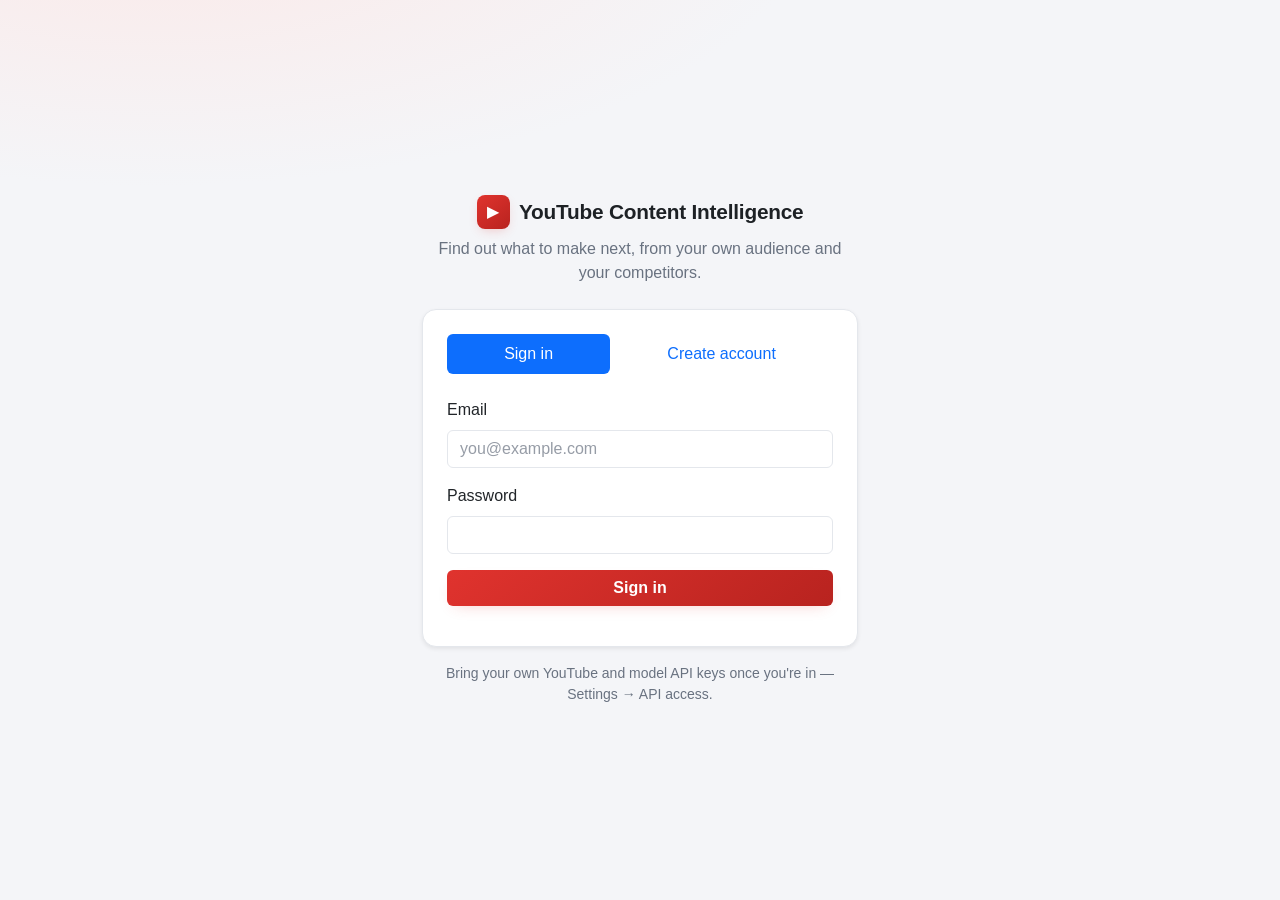
==== frontend/app.html @ e72620cb "first" ====
<!doctype html>
<html lang="en">
<head>
  <meta charset="utf-8">
  <meta name="viewport" content="width=device-width, initial-scale=1">
  <title>YouTube Content Intelligence</title>
  <link href="https://cdn.jsdelivr.net/npm/bootstrap@5.3.3/dist/css/bootstrap.min.css" rel="stylesheet">
  <link href="css/styles.css" rel="stylesheet">
  <script>
    // Applied before first paint so a dark-theme reload never flashes white.
    try {
      const saved = localStorage.getItem("yci.theme");
      document.documentElement.dataset.bsTheme = saved
        || (matchMedia("(prefers-color-scheme: dark)").matches ? "dark" : "light");
    } catch (e) { document.documentElement.dataset.bsTheme = "light"; }
  </script>
</head>
<body>
  <div id="toast-box" class="toast-box"></div>

  <!-- ---------------- top bar ---------------- -->
  <nav class="topbar">
    <div class="container-xl d-flex align-items-center gap-3">
      <span class="brand">
        <span class="brand-mark">▶</span>
        <span class="brand-title">Content Intelligence</span>
      </span>
      <div class="ms-auto d-flex align-items-center gap-2">
        <span class="text-muted small d-none d-md-inline" id="user-email"></span>
        <button class="btn btn-sm btn-ghost" id="btn-theme" type="button" title="Switch theme">
          <span id="theme-icon">◐</span>
        </button>
        <button class="btn btn-sm btn-ghost" id="btn-settings" type="button">Settings</button>
        <button class="btn btn-sm btn-ghost" id="btn-logout" type="button">Sign out</button>
      </div>
    </div>
  </nav>

  <main class="container-xl py-4">

    <!-- ---------------- loading ---------------- -->
    <div id="loading" class="empty-state">
      <div class="spinner-border text-secondary"></div>
      <p class="mt-3 mb-0">Loading…</p>
    </div>

    <!-- ---------------- first-run setup ---------------- -->
    <section id="setup" class="hidden">
      <div class="setup-shell">
        <div class="steps mb-4">
          <span class="step" id="step-dot-1"><b>1</b> Your channel</span>
          <span class="step-sep">→</span>
          <span class="step" id="step-dot-2"><b>2</b> Competitors</span>
        </div>

        <!-- step 1 -->
        <div class="card shadow-sm" id="step-1">
          <div class="card-body p-4">
            <h4 class="mb-1">What's your channel?</h4>
            <p class="text-muted">
              Paste your channel URL, <code>@handle</code> or channel ID. We'll read your recent
              videos and their top comments to learn what your audience is asking for.
            </p>
            <input id="setup-channel" class="form-control form-control-lg mb-3"
                   placeholder="https://youtube.com/@yourchannel">
            <div class="d-flex gap-2">
              <button class="btn btn-brand" id="setup-channel-save" type="button">Continue</button>
              <button class="btn btn-link text-muted" id="setup-channel-skip" type="button">Skip this step</button>
            </div>
            <div id="setup-channel-msg" class="mt-3"></div>
          </div>
        </div>

        <!-- step 2 -->
        <div class="card shadow-sm hidden" id="step-2">
          <div class="card-body p-4">
            <h4 class="mb-1">Who are your competitors?</h4>
            <p class="text-muted">
              Add channels making similar content. We'll read their videos and top comments too.
            </p>

            <div class="input-group mb-3">
              <input id="setup-competitor" class="form-control"
                     placeholder="https://youtube.com/@competitor">
              <button class="btn btn-outline-brand" id="setup-competitor-add" type="button">Add</button>
            </div>
            <div id="setup-competitor-list" class="mb-3"></div>

            <h6 class="section-head mt-4">How much to read per channel</h6>
            <div class="row g-2 align-items-end mb-3">
              <div class="col-sm-5">
                <label class="form-label small">Mode</label>
                <select id="setup-mode" class="form-select">
                  <option value="LAST_N_VIDEOS">Last N videos</option>
                  <option value="LAST_N_DAYS">Last N days</option>
                </select>
              </div>
              <div class="col-sm-3">
                <label class="form-label small" id="setup-value-label">Videos</label>
                <input id="setup-value" type="number" min="1" class="form-control" value="15">
              </div>
              <div class="col-sm-4">
                <div class="form-check mt-4">
                  <input class="form-check-input" type="checkbox" id="setup-websearch">
                  <label class="form-check-label small" for="setup-websearch">Add web search</label>
                </div>
              </div>
            </div>
            <p class="text-muted small">
              Web search adds current context but pulls some models away from what your own
              audience asked for — it is off unless you want it. These settings are saved and
              reused for every run, and your own YouTube and model API keys can go in later
              under <strong>Settings → API access</strong>.
            </p>

            <div class="d-flex gap-2">
              <button class="btn btn-brand" id="setup-finish" type="button">Finish setup</button>
              <button class="btn btn-link text-muted" id="setup-competitor-skip" type="button">Skip this step</button>
            </div>
            <div id="setup-competitor-msg" class="mt-3"></div>
          </div>
        </div>
      </div>
    </section>

    <!-- ---------------- home ---------------- -->
    <section id="home" class="hidden">
      <div class="row g-3 mb-4">
        <div class="col-lg-4">
          <div class="card h-100 shadow-sm">
            <div class="card-body">
              <div class="card-eyebrow">Your channel</div>
              <div id="home-channel"></div>
            </div>
          </div>
        </div>
        <div class="col-lg-8">
          <div class="card h-100 shadow-sm">
            <div class="card-body">
              <div class="card-eyebrow">Competitors</div>
              <div id="home-competitors"></div>
            </div>
          </div>
        </div>
      </div>

      <div class="generate-panel mb-4">
        <button class="btn btn-brand btn-lg px-5" id="btn-generate" type="button">Get ideas</button>
        <div class="form-text mt-2" id="generate-hint"></div>
      </div>

      <!-- progress -->
      <div id="progress-box" class="card shadow-sm mb-4 hidden">
        <div class="card-body">
          <div class="d-flex align-items-center gap-2 mb-2">
            <span class="spinner-border spinner-border-sm text-brand"></span>
            <strong id="progress-msg">Working…</strong>
          </div>
          <div class="progress" style="height:8px;">
            <div id="progress-bar" class="progress-bar progress-bar-striped progress-bar-animated"
                 style="width:0%"></div>
          </div>
        </div>
      </div>

      <!-- results -->
      <div id="result-box" class="hidden">
        <div class="d-flex align-items-center flex-wrap gap-2 mb-3">
          <h4 class="mb-0">Your video ideas</h4>
          <span class="badge badge-soft" id="result-meta"></span>
          <button class="btn btn-sm btn-ghost ms-auto" id="btn-view-prompt" type="button">
            View full prompt
          </button>
        </div>
        <div class="alert alert-warning py-2 small hidden" id="websearch-note">
          Web search returned nothing this time, so these ideas come from your channel and
          competitor data only. The bundled SearXNG instance is the reliable provider —
          check it under <strong>Settings → API access</strong>.
        </div>
        <div class="card shadow-sm">
          <div class="card-body ideas-body" id="result-body"></div>
        </div>
      </div>

      <div id="no-results" class="empty-state hidden">
        <p class="mb-0">No ideas yet. Hit <strong>Get ideas</strong> to generate your first set.</p>
      </div>
    </section>
  </main>

  <!-- ---------------- full prompt (side panel) ---------------- -->
  <div class="offcanvas offcanvas-end offcanvas-wide" tabindex="-1" id="prompt-panel">
    <div class="offcanvas-header">
      <h5 class="offcanvas-title">Full prompt sent to the model</h5>
      <button type="button" class="btn-close" data-bs-dismiss="offcanvas"></button>
    </div>
    <div class="offcanvas-body">
      <p class="text-muted small">
        Everything the model was given — your audience's requests, competitor activity and any
        web results. The analysis behind it is not shown anywhere else.
      </p>
      <button class="btn btn-sm btn-ghost mb-3" id="btn-copy-prompt" type="button">Copy</button>
      <pre class="prompt-pre" id="prompt-text"></pre>
    </div>
  </div>

  <!-- ---------------- settings ---------------- -->
  <div class="modal fade" id="settings-modal" tabindex="-1">
    <div class="modal-dialog modal-lg modal-dialog-scrollable">
      <div class="modal-content">
        <div class="modal-header">
          <h5 class="modal-title">Settings</h5>
          <button type="button" class="btn-close" data-bs-dismiss="modal"></button>
        </div>
        <div class="modal-body">

          <ul class="nav nav-pills settings-nav mb-4" role="tablist">
            <li class="nav-item">
              <button class="nav-link active" data-bs-toggle="pill" data-bs-target="#pane-channels"
                      type="button">Channels</button>
            </li>
            <li class="nav-item">
              <button class="nav-link" data-bs-toggle="pill" data-bs-target="#pane-reading"
                      type="button">Reading</button>
            </li>
            <li class="nav-item">
              <button class="nav-link" data-bs-toggle="pill" data-bs-target="#pane-api"
                      type="button">API access</button>
            </li>
            <li class="nav-item">
              <button class="nav-link" data-bs-toggle="pill" data-bs-target="#pane-notify"
                      type="button">Notifications</button>
            </li>
          </ul>

          <div class="tab-content">

            <!-- ---- channels ---- -->
            <div class="tab-pane fade show active" id="pane-channels">
              <h6 class="section-head">Your channel</h6>
              <div class="input-group mb-2">
                <input id="set-channel" class="form-control" placeholder="https://youtube.com/@yourchannel">
                <button class="btn btn-outline-brand" id="set-channel-save" type="button">Save</button>
                <button class="btn btn-ghost" id="set-channel-remove" type="button">Remove</button>
              </div>
              <div id="set-channel-msg" class="mb-4 small"></div>

              <h6 class="section-head">Competitor channels</h6>
              <div class="input-group mb-2">
                <input id="set-competitor" class="form-control" placeholder="https://youtube.com/@competitor">
                <button class="btn btn-outline-brand" id="set-competitor-add" type="button">Add</button>
              </div>
              <div id="set-competitor-list"></div>
            </div>

            <!-- ---- reading ---- -->
            <div class="tab-pane fade" id="pane-reading">
              <h6 class="section-head">How much to read</h6>
              <div class="row g-2 mb-2">
                <div class="col-sm-4">
                  <label class="form-label small">Mode</label>
                  <select id="set-mode" class="form-select">
                    <option value="LAST_N_VIDEOS">Last N videos</option>
                    <option value="LAST_N_DAYS">Last N days</option>
                  </select>
                </div>
                <div class="col-sm-2">
                  <label class="form-label small" id="set-value-label">Videos</label>
                  <input id="set-value" type="number" min="1" class="form-control">
                </div>
                <div class="col-sm-3">
                  <label class="form-label small">Your comments</label>
                  <input id="set-own-comments" type="number" min="50" max="5000" class="form-control">
                </div>
                <div class="col-sm-3">
                  <label class="form-label small">Per competitor</label>
                  <input id="set-comp-comments" type="number" min="20" max="2000" class="form-control">
                </div>
              </div>
              <p class="form-text">
                Bigger numbers mean better evidence and more YouTube quota per run.
              </p>
              <div class="form-check mt-3">
                <input class="form-check-input" type="checkbox" id="set-websearch">
                <label class="form-check-label" for="set-websearch">
                  Let the model use web search results for current context
                </label>
                <div class="form-text">
                  Off by default. It grounds ideas in what is happening now, but a smaller
                  model often follows the search results instead of your audience's comments.
                  Turn it on if the ideas feel stale; turn it off if they feel off-topic.
                </div>
              </div>
            </div>

            <!-- ---- API access ---- -->
            <div class="tab-pane fade" id="pane-api">
              <p class="text-muted small">
                Anything you leave empty falls back to the server's own configuration. What you
                fill in is used for <em>your</em> runs only — your YouTube quota, your model,
                your bill.
              </p>

              <h6 class="section-head">YouTube Data API</h6>
              <div class="row g-2">
                <div class="col-sm-7">
                  <input id="set-yt-key" type="password" class="form-control" autocomplete="off"
                         placeholder="AIza…">
                </div>
                <div class="col-sm-5 d-flex gap-2">
                  <button class="btn btn-outline-brand flex-grow-1" id="set-yt-test" type="button">Test</button>
                  <button class="btn btn-ghost" id="set-yt-clear" type="button"
                          title="Forget my key and use the server's">Clear</button>
                </div>
              </div>
              <div class="key-status" id="set-yt-status"></div>
              <div class="form-text">
                Create one in Google Cloud with “YouTube Data API v3” enabled. A fresh key gets
                10,000 quota units a day — roughly a few full runs.
              </div>
              <div id="set-yt-msg" class="mt-2"></div>

              <h6 class="section-head mt-4">Language model</h6>
              <div class="row g-2 mb-2">
                <div class="col-sm-7">
                  <label class="form-label small" for="set-llm-base">Base URL</label>
                  <input id="set-llm-base" class="form-control" autocomplete="off"
                         placeholder="https://api.openai.com/v1">
                </div>
                <div class="col-sm-5">
                  <label class="form-label small" for="set-llm-model">Model</label>
                  <input id="set-llm-model" class="form-control" autocomplete="off"
                         placeholder="gpt-4o-mini">
                </div>
              </div>
              <div class="row g-2">
                <div class="col-sm-7">
                  <input id="set-llm-key" type="password" class="form-control" autocomplete="off"
                         placeholder="sk-…">
                </div>
                <div class="col-sm-5 d-flex gap-2">
                  <button class="btn btn-outline-brand flex-grow-1" id="set-llm-test" type="button">Test</button>
                  <button class="btn btn-ghost" id="set-llm-clear" type="button"
                          title="Forget my key and use the server's">Clear</button>
                </div>
              </div>
              <div class="key-status" id="set-llm-status"></div>
              <div class="form-text">
                Any OpenAI-compatible <code>/chat/completions</code> endpoint: OpenAI, OpenRouter,
                Together, or a local Ollama at <code>http://host.docker.internal:11434/v1</code>
                (any non-empty key). Prefer a non-reasoning model.
              </div>
              <div id="set-llm-msg" class="mt-2"></div>

              <h6 class="section-head mt-4">Web search</h6>
              <div class="row g-2">
                <div class="col-sm-5">
                  <label class="form-label small" for="set-search-provider">Provider</label>
                  <select id="set-search-provider" class="form-select">
                    <option value="">Server default</option>
                    <option value="searxng">SearXNG</option>
                    <option value="duckduckgo">DuckDuckGo</option>
                    <option value="none">Off</option>
                  </select>
                </div>
                <div class="col-sm-7">
                  <label class="form-label small" for="set-searxng-url">SearXNG URL</label>
                  <input id="set-searxng-url" class="form-control" autocomplete="off"
                         placeholder="http://searxng:8080">
                </div>
              </div>
              <div class="d-flex align-items-center gap-2 mt-2">
                <button class="btn btn-outline-brand btn-sm" id="set-search-test" type="button">
                  Test search
                </button>
                <span class="key-status flex-grow-1" id="set-search-status"></span>
              </div>
              <div class="form-text">
                SearXNG is a private metasearch instance — <code>docker compose up</code> starts
                one and the server points at it. DuckDuckGo needs nothing at all but throttles
                repeat callers.
              </div>
              <div id="set-search-msg" class="mt-2"></div>

              <div class="storage-note mt-4" id="set-secret-note"></div>
            </div>

            <!-- ---- notifications ---- -->
            <div class="tab-pane fade" id="pane-notify">
              <h6 class="section-head">Email notifications</h6>
              <div class="form-check mb-3">
                <input class="form-check-input" type="checkbox" id="set-notify">
                <label class="form-check-label" for="set-notify">Email me fresh ideas automatically</label>
              </div>
              <div class="row g-2 mb-2">
                <div class="col-sm-4">
                  <label class="form-label small">Frequency</label>
                  <select id="set-notify-freq" class="form-select">
                    <option value="DAILY">Every day</option>
                    <option value="WEEKLY">Every week</option>
                  </select>
                </div>
                <div class="col-sm-8">
                  <label class="form-label small">Send to</label>
                  <input id="set-notify-email" type="email" class="form-control" placeholder="you@example.com">
                </div>
              </div>
              <div id="mail-warning" class="alert alert-warning py-2 small hidden">
                SMTP isn't configured on the server yet, so nothing will actually be sent. Your
                preference is saved and will start working once mail credentials are set.
              </div>
            </div>
          </div>

          <div id="settings-msg" class="mt-3"></div>
        </div>
        <div class="modal-footer">
          <button class="btn btn-ghost" data-bs-dismiss="modal" type="button">Close</button>
          <button class="btn btn-brand" id="settings-save" type="button">Save settings</button>
        </div>
      </div>
    </div>
  </div>

  <script src="https://cdn.jsdelivr.net/npm/bootstrap@5.3.3/dist/js/bootstrap.bundle.min.js"></script>
  <script src="js/config.js"></script>
  <script src="js/api.js"></script>
  <script src="js/app.js"></script>
</body>
</html>
---- frontend/css/styles.css ----
/* ===========================================================================
   YouTube Content Intelligence — theme layer on top of Bootstrap 5.3.

   Colours are declared once as custom properties and redefined for
   [data-bs-theme="dark"], which the pages set before first paint from
   localStorage (falling back to the OS preference). Everything below reads the
   properties, so a component never needs a second dark-mode rule.
   =========================================================================== */

:root {
  --brand: #e0332e;
  --brand-strong: #b8231f;
  --brand-ink: #93211d;
  --brand-soft: #fdeeed;
  --brand-ring: rgba(224, 51, 46, .28);

  --page: #f4f5f8;
  --page-accent: radial-gradient(1100px 460px at 12% -10%, #fbe9e8 0%, rgba(251, 233, 232, 0) 60%);
  --surface: #ffffff;
  --surface-2: #f8f9fb;
  --ink: #1d2125;
  --muted: #697280;
  --line: #e4e7ec;
  --shadow: 0 1px 2px rgba(16, 24, 40, .05), 0 8px 24px -12px rgba(16, 24, 40, .18);
  --shadow-lift: 0 2px 6px rgba(16, 24, 40, .07), 0 18px 40px -18px rgba(16, 24, 40, .28);

  --ok: #1a7f5a;
  --ok-soft: #e6f5ee;
}

[data-bs-theme="dark"] {
  --brand: #ff5d57;
  --brand-strong: #ff7a75;
  --brand-ink: #ffb4b0;
  --brand-soft: #35201f;
  --brand-ring: rgba(255, 93, 87, .3);

  --page: #101317;
  --page-accent: radial-gradient(1100px 460px at 12% -10%, #2a1b1c 0%, rgba(42, 27, 28, 0) 60%);
  --surface: #171b21;
  --surface-2: #1d222a;
  --ink: #e6e9ee;
  --muted: #98a2b3;
  --line: #262c35;
  --shadow: 0 1px 2px rgba(0, 0, 0, .4), 0 8px 24px -12px rgba(0, 0, 0, .6);
  --shadow-lift: 0 2px 6px rgba(0, 0, 0, .45), 0 18px 40px -18px rgba(0, 0, 0, .75);

  --ok: #5fd0a4;
  --ok-soft: #14312a;
}

body {
  background: var(--page-accent), var(--page);
  background-repeat: no-repeat;
  background-attachment: fixed;
  color: var(--ink);
  font-family: -apple-system, BlinkMacSystemFont, "Segoe UI", Roboto, Helvetica, Arial, sans-serif;
  -webkit-font-smoothing: antialiased;
}

.hidden { display: none !important; }

.text-muted { color: var(--muted) !important; }
.text-brand { color: var(--brand) !important; }

/* ---- brand ---- */
.brand { display: inline-flex; align-items: center; gap: .55rem; }

.brand-mark {
  display: inline-grid;
  place-items: center;
  width: 1.7rem;
  height: 1.7rem;
  border-radius: 8px;
  background: linear-gradient(140deg, var(--brand) 0%, var(--brand-strong) 100%);
  color: #fff;
  font-size: .8rem;
  line-height: 1;
  box-shadow: 0 4px 12px -4px var(--brand-ring);
}

.brand-title { font-weight: 650; font-size: 1.05rem; letter-spacing: -.01em; color: var(--ink); }
.brand-lg .brand-mark { width: 2.1rem; height: 2.1rem; font-size: 1rem; }
.brand-lg .brand-title { font-size: 1.3rem; }

/* Sign-in page is vertically centred; the app page is not. */
.auth-page {
  display: flex;
  align-items: center;
  min-height: 100vh;
  padding: 3vh 0;
}

/* ---- top bar ---- */
.topbar {
  background: color-mix(in srgb, var(--surface) 88%, transparent);
  backdrop-filter: saturate(180%) blur(8px);
  border-bottom: 1px solid var(--line);
  padding: .65rem 0;
  position: sticky;
  top: 0;
  z-index: 1020;
}

/* ---- buttons ---- */
.btn-brand {
  background: linear-gradient(140deg, var(--brand) 0%, var(--brand-strong) 100%);
  border: none;
  color: #fff;
  font-weight: 550;
  box-shadow: 0 6px 16px -8px var(--brand-ring);
  transition: transform .12s ease, box-shadow .12s ease, filter .12s ease;
}
.btn-brand:hover, .btn-brand:focus { color: #fff; filter: brightness(1.06); transform: translateY(-1px); }
.btn-brand:active { transform: translateY(0); }
.btn-brand:disabled { filter: grayscale(.5); opacity: .6; box-shadow: none; }

.btn-outline-brand {
  border: 1px solid var(--brand);
  color: var(--brand);
  background: transparent;
  font-weight: 500;
}
.btn-outline-brand:hover { background: var(--brand); color: #fff; }

.btn-ghost {
  border: 1px solid var(--line);
  color: var(--ink);
  background: var(--surface);
}
.btn-ghost:hover { background: var(--surface-2); color: var(--ink); border-color: var(--muted); }

.btn:focus-visible, .form-control:focus, .form-select:focus {
  box-shadow: 0 0 0 .2rem var(--brand-ring) !important;
  border-color: var(--brand) !important;
}

/* ---- surfaces ---- */
.card {
  border: 1px solid var(--line);
  border-radius: 14px;
  background: var(--surface);
  box-shadow: var(--shadow);
  transition: box-shadow .18s ease, transform .18s ease;
}
.card:hover { box-shadow: var(--shadow-lift); }

.form-control, .form-select {
  background: var(--surface);
  border-color: var(--line);
  color: var(--ink);
}
.form-control::placeholder { color: color-mix(in srgb, var(--muted) 70%, transparent); }

.card-eyebrow {
  color: var(--muted);
  font-size: .72rem;
  text-transform: uppercase;
  letter-spacing: .06em;
  font-weight: 600;
  margin-bottom: .6rem;
}

.section-head {
  font-size: .82rem;
  text-transform: uppercase;
  letter-spacing: .05em;
  color: var(--muted);
  font-weight: 600;
  margin-bottom: .6rem;
}

.channel-name { font-weight: 600; }

.competitor-card {
  border: 1px solid var(--line);
  border-radius: 12px;
  padding: .65rem .85rem;
  background: var(--surface-2);
  min-width: 190px;
  transition: border-color .15s ease, transform .15s ease;
}
.competitor-card:hover { border-color: var(--brand); transform: translateY(-1px); }

.badge-soft {
  background: var(--brand-soft);
  color: var(--brand-ink);
  font-weight: 500;
  border-radius: 999px;
  padding: .38em .75em;
}

/* ---- generate ---- */
.generate-panel {
  text-align: center;
  padding: 1.6rem 1rem;
  border: 1px dashed var(--line);
  border-radius: 16px;
  background: color-mix(in srgb, var(--surface) 60%, transparent);
}

.progress { background: var(--surface-2); border-radius: 999px; }
.progress-bar {
  background: linear-gradient(90deg, var(--brand) 0%, var(--brand-strong) 100%);
  transition: width .4s ease;
}

/* ---- setup wizard ---- */
.setup-shell { max-width: 680px; margin: 2vh auto 0; }

.steps { display: flex; align-items: center; gap: .6rem; color: var(--muted); font-size: .9rem; }
.steps .step { display: inline-flex; align-items: center; gap: .45rem; }
.steps .step b {
  display: inline-grid;
  place-items: center;
  width: 1.35rem;
  height: 1.35rem;
  border-radius: 50%;
  border: 1px solid var(--line);
  font-size: .75rem;
  font-weight: 600;
}
.steps .step.active { color: var(--brand-ink); font-weight: 600; }
.steps .step.active b { background: var(--brand); border-color: var(--brand); color: #fff; }
.steps .step-sep { opacity: .5; }

.chip {
  display: inline-flex;
  align-items: center;
  gap: .5rem;
  background: var(--brand-soft);
  color: var(--brand-ink);
  border-radius: 999px;
  padding: .3rem .5rem .3rem .85rem;
  margin: 0 .35rem .35rem 0;
  font-size: .9rem;
}
.chip .btn-close { font-size: .6rem; }

/* ---- settings ---- */
.settings-nav { gap: .35rem; }
.settings-nav .nav-link {
  color: var(--muted);
  border-radius: 999px;
  padding: .35rem .9rem;
  font-size: .9rem;
  font-weight: 500;
}
.settings-nav .nav-link:hover { color: var(--ink); background: var(--surface-2); }
.settings-nav .nav-link.active { background: var(--brand); color: #fff; }

.modal-content { border: 1px solid var(--line); border-radius: 16px; background: var(--surface); }

.key-status { margin-top: .5rem; min-height: 1.6rem; }

.pill {
  display: inline-block;
  border-radius: 999px;
  padding: .22rem .7rem;
  font-size: .8rem;
  border: 1px solid var(--line);
}
.pill-ok { background: var(--ok-soft); color: var(--ok); border-color: transparent; font-weight: 500; }
.pill-muted { background: var(--surface-2); color: var(--muted); }

.storage-note {
  font-size: .82rem;
  color: var(--muted);
  background: var(--surface-2);
  border: 1px solid var(--line);
  border-radius: 10px;
  padding: .6rem .8rem;
}

/* ---- ideas output ---- */
.ideas-body h2 { font-size: 1.35rem; margin-top: 1.6rem; }
.ideas-body h3 {
  font-size: 1.12rem;
  margin-top: 1.6rem;
  font-weight: 650;
  padding-left: .7rem;
  border-left: 3px solid var(--brand);
}
.ideas-body h4 { font-size: 1.02rem; margin-top: 1.1rem; font-weight: 600; }
.ideas-body h2:first-child,
.ideas-body h3:first-child { margin-top: 0; }
.ideas-body ul, .ideas-body ol { margin-bottom: .9rem; }
.ideas-body li { margin-bottom: .3rem; }
.ideas-body p { margin-bottom: .7rem; }
.ideas-body strong { color: var(--ink); }
.ideas-body code {
  background: var(--surface-2);
  padding: .1rem .35rem;
  border-radius: 5px;
  color: var(--brand-ink);
}
.ideas-body hr { margin: 1.6rem 0; border-color: var(--line); }

/* ---- prompt panel ---- */
.offcanvas-wide { width: min(760px, 92vw) !important; }
.offcanvas { background: var(--surface); color: var(--ink); }

.prompt-pre {
  white-space: pre-wrap;
  word-break: break-word;
  background: var(--surface-2);
  border: 1px solid var(--line);
  border-radius: 10px;
  padding: 1rem;
  font-size: .82rem;
  line-height: 1.45;
  color: var(--ink);
}

/* ---- misc ---- */
.empty-state { text-align: center; color: var(--muted); padding: 3rem 1rem; }

.toast-box {
  position: fixed;
  top: 1rem;
  right: 1rem;
  z-index: 2000;
  max-width: 380px;
}
.toast-box .alert {
  margin-bottom: .5rem;
  box-shadow: var(--shadow-lift);
  animation: toast-in .18s ease-out;
}

@keyframes toast-in {
  from { opacity: 0; transform: translateY(-6px); }
  to   { opacity: 1; transform: none; }
}

@media (prefers-reduced-motion: reduce) {
  *, *::before, *::after { animation: none !important; transition: none !important; }
}
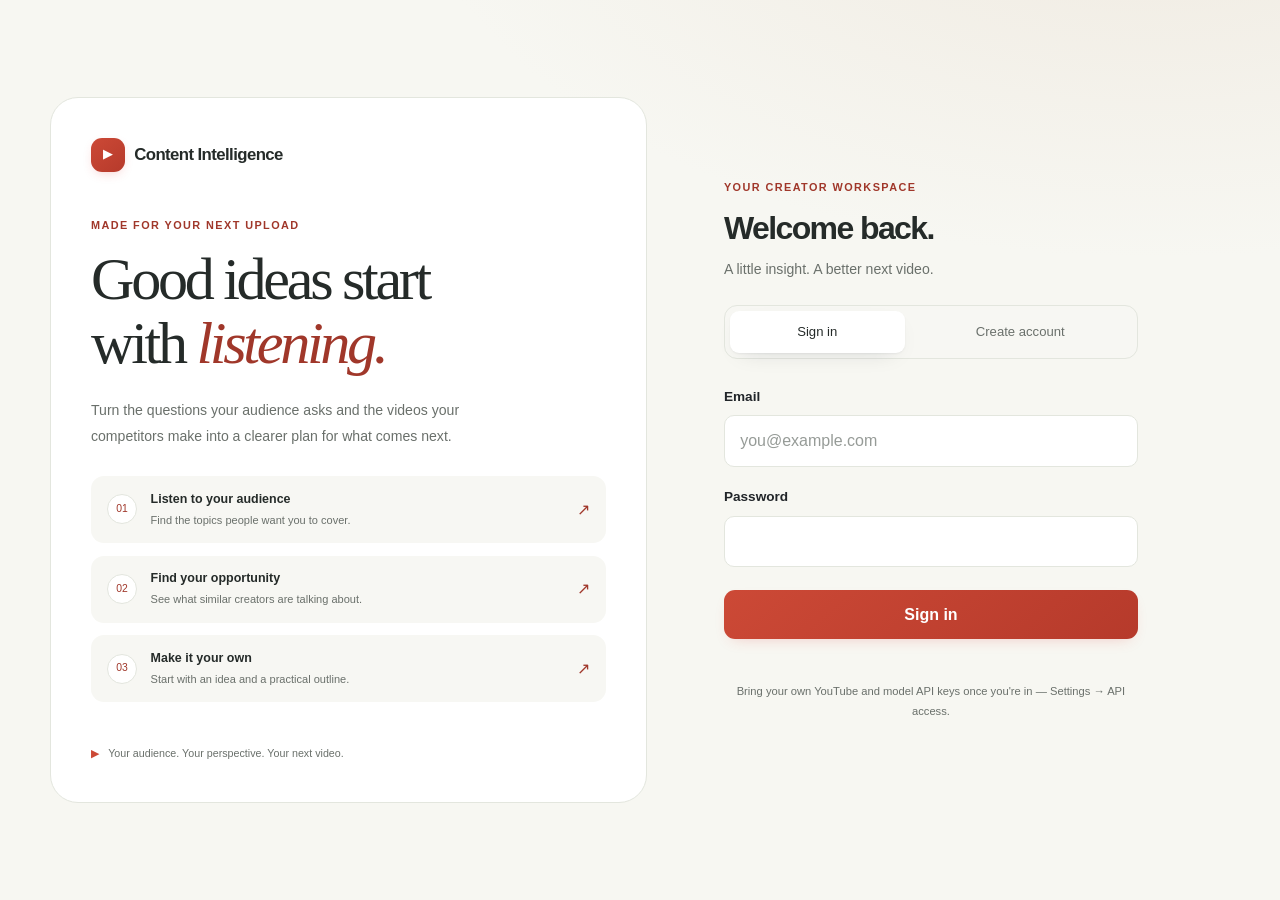
==== commit 9ebc6267: "Add verified channel discovery, transcript summaries, and workflow fixes" ====
--- a/frontend/app.html
+++ b/frontend/app.html
@@ -1,430 +1,441 @@
-<!doctype html>
-<html lang="en">
-<head>
-  <meta charset="utf-8">
-  <meta name="viewport" content="width=device-width, initial-scale=1">
-  <title>YouTube Content Intelligence</title>
-  <link href="https://cdn.jsdelivr.net/npm/bootstrap@5.3.3/dist/css/bootstrap.min.css" rel="stylesheet">
-  <link href="css/styles.css" rel="stylesheet">
-  <script>
-    // Applied before first paint so a dark-theme reload never flashes white.
-    try {
-      const saved = localStorage.getItem("yci.theme");
-      document.documentElement.dataset.bsTheme = saved
-        || (matchMedia("(prefers-color-scheme: dark)").matches ? "dark" : "light");
-    } catch (e) { document.documentElement.dataset.bsTheme = "light"; }
-  </script>
-</head>
-<body>
-  <div id="toast-box" class="toast-box"></div>
-
-  <!-- ---------------- top bar ---------------- -->
-  <nav class="topbar">
-    <div class="container-xl d-flex align-items-center gap-3">
-      <span class="brand">
-        <span class="brand-mark">▶</span>
-        <span class="brand-title">Content Intelligence</span>
-      </span>
-      <div class="ms-auto d-flex align-items-center gap-2">
-        <span class="text-muted small d-none d-md-inline" id="user-email"></span>
-        <button class="btn btn-sm btn-ghost" id="btn-theme" type="button" title="Switch theme">
-          <span id="theme-icon">◐</span>
-        </button>
-        <button class="btn btn-sm btn-ghost" id="btn-settings" type="button">Settings</button>
-        <button class="btn btn-sm btn-ghost" id="btn-logout" type="button">Sign out</button>
-      </div>
-    </div>
-  </nav>
-
-  <main class="container-xl py-4">
-
-    <!-- ---------------- loading ---------------- -->
-    <div id="loading" class="empty-state">
-      <div class="spinner-border text-secondary"></div>
-      <p class="mt-3 mb-0">Loading…</p>
-    </div>
-
-    <!-- ---------------- first-run setup ---------------- -->
-    <section id="setup" class="hidden">
-      <div class="setup-shell">
-        <div class="steps mb-4">
-          <span class="step" id="step-dot-1"><b>1</b> Your channel</span>
-          <span class="step-sep">→</span>
-          <span class="step" id="step-dot-2"><b>2</b> Competitors</span>
-        </div>
-
-        <!-- step 1 -->
-        <div class="card shadow-sm" id="step-1">
-          <div class="card-body p-4">
-            <h4 class="mb-1">What's your channel?</h4>
-            <p class="text-muted">
-              Paste your channel URL, <code>@handle</code> or channel ID. We'll read your recent
-              videos and their top comments to learn what your audience is asking for.
-            </p>
-            <input id="setup-channel" class="form-control form-control-lg mb-3"
-                   placeholder="https://youtube.com/@yourchannel">
-            <div class="d-flex gap-2">
-              <button class="btn btn-brand" id="setup-channel-save" type="button">Continue</button>
-              <button class="btn btn-link text-muted" id="setup-channel-skip" type="button">Skip this step</button>
-            </div>
-            <div id="setup-channel-msg" class="mt-3"></div>
-          </div>
-        </div>
-
-        <!-- step 2 -->
-        <div class="card shadow-sm hidden" id="step-2">
-          <div class="card-body p-4">
-            <h4 class="mb-1">Who are your competitors?</h4>
-            <p class="text-muted">
-              Add channels making similar content. We'll read their videos and top comments too.
-            </p>
-
-            <div class="input-group mb-3">
-              <input id="setup-competitor" class="form-control"
-                     placeholder="https://youtube.com/@competitor">
-              <button class="btn btn-outline-brand" id="setup-competitor-add" type="button">Add</button>
-            </div>
-            <div id="setup-competitor-list" class="mb-3"></div>
-
-            <h6 class="section-head mt-4">How much to read per channel</h6>
-            <div class="row g-2 align-items-end mb-3">
-              <div class="col-sm-5">
-                <label class="form-label small">Mode</label>
-                <select id="setup-mode" class="form-select">
-                  <option value="LAST_N_VIDEOS">Last N videos</option>
-                  <option value="LAST_N_DAYS">Last N days</option>
-                </select>
-              </div>
-              <div class="col-sm-3">
-                <label class="form-label small" id="setup-value-label">Videos</label>
-                <input id="setup-value" type="number" min="1" class="form-control" value="15">
-              </div>
-              <div class="col-sm-4">
-                <div class="form-check mt-4">
-                  <input class="form-check-input" type="checkbox" id="setup-websearch">
-                  <label class="form-check-label small" for="setup-websearch">Add web search</label>
-                </div>
-              </div>
-            </div>
-            <p class="text-muted small">
-              Web search adds current context but pulls some models away from what your own
-              audience asked for — it is off unless you want it. These settings are saved and
-              reused for every run, and your own YouTube and model API keys can go in later
-              under <strong>Settings → API access</strong>.
-            </p>
-
-            <div class="d-flex gap-2">
-              <button class="btn btn-brand" id="setup-finish" type="button">Finish setup</button>
-              <button class="btn btn-link text-muted" id="setup-competitor-skip" type="button">Skip this step</button>
-            </div>
-            <div id="setup-competitor-msg" class="mt-3"></div>
-          </div>
-        </div>
-      </div>
-    </section>
-
-    <!-- ---------------- home ---------------- -->
-    <section id="home" class="hidden">
-      <div class="row g-3 mb-4">
-        <div class="col-lg-4">
-          <div class="card h-100 shadow-sm">
-            <div class="card-body">
-              <div class="card-eyebrow">Your channel</div>
-              <div id="home-channel"></div>
-            </div>
-          </div>
-        </div>
-        <div class="col-lg-8">
-          <div class="card h-100 shadow-sm">
-            <div class="card-body">
-              <div class="card-eyebrow">Competitors</div>
-              <div id="home-competitors"></div>
-            </div>
-          </div>
-        </div>
-      </div>
-
-      <div class="generate-panel mb-4">
-        <button class="btn btn-brand btn-lg px-5" id="btn-generate" type="button">Get ideas</button>
-        <div class="form-text mt-2" id="generate-hint"></div>
-      </div>
-
-      <!-- progress -->
-      <div id="progress-box" class="card shadow-sm mb-4 hidden">
-        <div class="card-body">
-          <div class="d-flex align-items-center gap-2 mb-2">
-            <span class="spinner-border spinner-border-sm text-brand"></span>
-            <strong id="progress-msg">Working…</strong>
-          </div>
-          <div class="progress" style="height:8px;">
-            <div id="progress-bar" class="progress-bar progress-bar-striped progress-bar-animated"
-                 style="width:0%"></div>
-          </div>
-        </div>
-      </div>
-
-      <!-- results -->
-      <div id="result-box" class="hidden">
-        <div class="d-flex align-items-center flex-wrap gap-2 mb-3">
-          <h4 class="mb-0">Your video ideas</h4>
-          <span class="badge badge-soft" id="result-meta"></span>
-          <button class="btn btn-sm btn-ghost ms-auto" id="btn-view-prompt" type="button">
-            View full prompt
-          </button>
-        </div>
-        <div class="alert alert-warning py-2 small hidden" id="websearch-note">
-          Web search returned nothing this time, so these ideas come from your channel and
-          competitor data only. The bundled SearXNG instance is the reliable provider —
-          check it under <strong>Settings → API access</strong>.
-        </div>
-        <div class="card shadow-sm">
-          <div class="card-body ideas-body" id="result-body"></div>
-        </div>
-      </div>
-
-      <div id="no-results" class="empty-state hidden">
-        <p class="mb-0">No ideas yet. Hit <strong>Get ideas</strong> to generate your first set.</p>
-      </div>
-    </section>
-  </main>
-
-  <!-- ---------------- full prompt (side panel) ---------------- -->
-  <div class="offcanvas offcanvas-end offcanvas-wide" tabindex="-1" id="prompt-panel">
-    <div class="offcanvas-header">
-      <h5 class="offcanvas-title">Full prompt sent to the model</h5>
-      <button type="button" class="btn-close" data-bs-dismiss="offcanvas"></button>
-    </div>
-    <div class="offcanvas-body">
-      <p class="text-muted small">
-        Everything the model was given — your audience's requests, competitor activity and any
-        web results. The analysis behind it is not shown anywhere else.
-      </p>
-      <button class="btn btn-sm btn-ghost mb-3" id="btn-copy-prompt" type="button">Copy</button>
-      <pre class="prompt-pre" id="prompt-text"></pre>
-    </div>
-  </div>
-
-  <!-- ---------------- settings ---------------- -->
-  <div class="modal fade" id="settings-modal" tabindex="-1">
-    <div class="modal-dialog modal-lg modal-dialog-scrollable">
-      <div class="modal-content">
-        <div class="modal-header">
-          <h5 class="modal-title">Settings</h5>
-          <button type="button" class="btn-close" data-bs-dismiss="modal"></button>
-        </div>
-        <div class="modal-body">
-
-          <ul class="nav nav-pills settings-nav mb-4" role="tablist">
-            <li class="nav-item">
-              <button class="nav-link active" data-bs-toggle="pill" data-bs-target="#pane-channels"
-                      type="button">Channels</button>
-            </li>
-            <li class="nav-item">
-              <button class="nav-link" data-bs-toggle="pill" data-bs-target="#pane-reading"
-                      type="button">Reading</button>
-            </li>
-            <li class="nav-item">
-              <button class="nav-link" data-bs-toggle="pill" data-bs-target="#pane-api"
-                      type="button">API access</button>
-            </li>
-            <li class="nav-item">
-              <button class="nav-link" data-bs-toggle="pill" data-bs-target="#pane-notify"
-                      type="button">Notifications</button>
-            </li>
-          </ul>
-
-          <div class="tab-content">
-
-            <!-- ---- channels ---- -->
-            <div class="tab-pane fade show active" id="pane-channels">
-              <h6 class="section-head">Your channel</h6>
-              <div class="input-group mb-2">
-                <input id="set-channel" class="form-control" placeholder="https://youtube.com/@yourchannel">
-                <button class="btn btn-outline-brand" id="set-channel-save" type="button">Save</button>
-                <button class="btn btn-ghost" id="set-channel-remove" type="button">Remove</button>
-              </div>
-              <div id="set-channel-msg" class="mb-4 small"></div>
-
-              <h6 class="section-head">Competitor channels</h6>
-              <div class="input-group mb-2">
-                <input id="set-competitor" class="form-control" placeholder="https://youtube.com/@competitor">
-                <button class="btn btn-outline-brand" id="set-competitor-add" type="button">Add</button>
-              </div>
-              <div id="set-competitor-list"></div>
-            </div>
-
-            <!-- ---- reading ---- -->
-            <div class="tab-pane fade" id="pane-reading">
-              <h6 class="section-head">How much to read</h6>
-              <div class="row g-2 mb-2">
-                <div class="col-sm-4">
-                  <label class="form-label small">Mode</label>
-                  <select id="set-mode" class="form-select">
-                    <option value="LAST_N_VIDEOS">Last N videos</option>
-                    <option value="LAST_N_DAYS">Last N days</option>
-                  </select>
-                </div>
-                <div class="col-sm-2">
-                  <label class="form-label small" id="set-value-label">Videos</label>
-                  <input id="set-value" type="number" min="1" class="form-control">
-                </div>
-                <div class="col-sm-3">
-                  <label class="form-label small">Your comments</label>
-                  <input id="set-own-comments" type="number" min="50" max="5000" class="form-control">
-                </div>
-                <div class="col-sm-3">
-                  <label class="form-label small">Per competitor</label>
-                  <input id="set-comp-comments" type="number" min="20" max="2000" class="form-control">
-                </div>
-              </div>
-              <p class="form-text">
-                Bigger numbers mean better evidence and more YouTube quota per run.
-              </p>
-              <div class="form-check mt-3">
-                <input class="form-check-input" type="checkbox" id="set-websearch">
-                <label class="form-check-label" for="set-websearch">
-                  Let the model use web search results for current context
-                </label>
-                <div class="form-text">
-                  Off by default. It grounds ideas in what is happening now, but a smaller
-                  model often follows the search results instead of your audience's comments.
-                  Turn it on if the ideas feel stale; turn it off if they feel off-topic.
-                </div>
-              </div>
-            </div>
-
-            <!-- ---- API access ---- -->
-            <div class="tab-pane fade" id="pane-api">
-              <p class="text-muted small">
-                Anything you leave empty falls back to the server's own configuration. What you
-                fill in is used for <em>your</em> runs only — your YouTube quota, your model,
-                your bill.
-              </p>
-
-              <h6 class="section-head">YouTube Data API</h6>
-              <div class="row g-2">
-                <div class="col-sm-7">
-                  <input id="set-yt-key" type="password" class="form-control" autocomplete="off"
-                         placeholder="AIza…">
-                </div>
-                <div class="col-sm-5 d-flex gap-2">
-                  <button class="btn btn-outline-brand flex-grow-1" id="set-yt-test" type="button">Test</button>
-                  <button class="btn btn-ghost" id="set-yt-clear" type="button"
-                          title="Forget my key and use the server's">Clear</button>
-                </div>
-              </div>
-              <div class="key-status" id="set-yt-status"></div>
-              <div class="form-text">
-                Create one in Google Cloud with “YouTube Data API v3” enabled. A fresh key gets
-                10,000 quota units a day — roughly a few full runs.
-              </div>
-              <div id="set-yt-msg" class="mt-2"></div>
-
-              <h6 class="section-head mt-4">Language model</h6>
-              <div class="row g-2 mb-2">
-                <div class="col-sm-7">
-                  <label class="form-label small" for="set-llm-base">Base URL</label>
-                  <input id="set-llm-base" class="form-control" autocomplete="off"
-                         placeholder="https://api.openai.com/v1">
-                </div>
-                <div class="col-sm-5">
-                  <label class="form-label small" for="set-llm-model">Model</label>
-                  <input id="set-llm-model" class="form-control" autocomplete="off"
-                         placeholder="gpt-4o-mini">
-                </div>
-              </div>
-              <div class="row g-2">
-                <div class="col-sm-7">
-                  <input id="set-llm-key" type="password" class="form-control" autocomplete="off"
-                         placeholder="sk-…">
-                </div>
-                <div class="col-sm-5 d-flex gap-2">
-                  <button class="btn btn-outline-brand flex-grow-1" id="set-llm-test" type="button">Test</button>
-                  <button class="btn btn-ghost" id="set-llm-clear" type="button"
-                          title="Forget my key and use the server's">Clear</button>
-                </div>
-              </div>
-              <div class="key-status" id="set-llm-status"></div>
-              <div class="form-text">
-                Any OpenAI-compatible <code>/chat/completions</code> endpoint: OpenAI, OpenRouter,
-                Together, or a local Ollama at <code>http://host.docker.internal:11434/v1</code>
-                (any non-empty key). Prefer a non-reasoning model.
-              </div>
-              <div id="set-llm-msg" class="mt-2"></div>
-
-              <h6 class="section-head mt-4">Web search</h6>
-              <div class="row g-2">
-                <div class="col-sm-5">
-                  <label class="form-label small" for="set-search-provider">Provider</label>
-                  <select id="set-search-provider" class="form-select">
-                    <option value="">Server default</option>
-                    <option value="searxng">SearXNG</option>
-                    <option value="duckduckgo">DuckDuckGo</option>
-                    <option value="none">Off</option>
-                  </select>
-                </div>
-                <div class="col-sm-7">
-                  <label class="form-label small" for="set-searxng-url">SearXNG URL</label>
-                  <input id="set-searxng-url" class="form-control" autocomplete="off"
-                         placeholder="http://searxng:8080">
-                </div>
-              </div>
-              <div class="d-flex align-items-center gap-2 mt-2">
-                <button class="btn btn-outline-brand btn-sm" id="set-search-test" type="button">
-                  Test search
-                </button>
-                <span class="key-status flex-grow-1" id="set-search-status"></span>
-              </div>
-              <div class="form-text">
-                SearXNG is a private metasearch instance — <code>docker compose up</code> starts
-                one and the server points at it. DuckDuckGo needs nothing at all but throttles
-                repeat callers.
-              </div>
-              <div id="set-search-msg" class="mt-2"></div>
-
-              <div class="storage-note mt-4" id="set-secret-note"></div>
-            </div>
-
-            <!-- ---- notifications ---- -->
-            <div class="tab-pane fade" id="pane-notify">
-              <h6 class="section-head">Email notifications</h6>
-              <div class="form-check mb-3">
-                <input class="form-check-input" type="checkbox" id="set-notify">
-                <label class="form-check-label" for="set-notify">Email me fresh ideas automatically</label>
-              </div>
-              <div class="row g-2 mb-2">
-                <div class="col-sm-4">
-                  <label class="form-label small">Frequency</label>
-                  <select id="set-notify-freq" class="form-select">
-                    <option value="DAILY">Every day</option>
-                    <option value="WEEKLY">Every week</option>
-                  </select>
-                </div>
-                <div class="col-sm-8">
-                  <label class="form-label small">Send to</label>
-                  <input id="set-notify-email" type="email" class="form-control" placeholder="you@example.com">
-                </div>
-              </div>
-              <div id="mail-warning" class="alert alert-warning py-2 small hidden">
-                SMTP isn't configured on the server yet, so nothing will actually be sent. Your
-                preference is saved and will start working once mail credentials are set.
-              </div>
-            </div>
-          </div>
-
-          <div id="settings-msg" class="mt-3"></div>
-        </div>
-        <div class="modal-footer">
-          <button class="btn btn-ghost" data-bs-dismiss="modal" type="button">Close</button>
-          <button class="btn btn-brand" id="settings-save" type="button">Save settings</button>
-        </div>
-      </div>
-    </div>
-  </div>
-
-  <script src="https://cdn.jsdelivr.net/npm/bootstrap@5.3.3/dist/js/bootstrap.bundle.min.js"></script>
-  <script src="js/config.js"></script>
-  <script src="js/api.js"></script>
-  <script src="js/app.js"></script>
-</body>
-</html>
+<!doctype html>
+<html lang="en">
+<head>
+  <meta charset="utf-8">
+  <meta name="viewport" content="width=device-width, initial-scale=1">
+  <title>YouTube Content Intelligence</title>
+  <link href="https://cdn.jsdelivr.net/npm/bootstrap@5.3.3/dist/css/bootstrap.min.css" rel="stylesheet">
+  <link href="css/styles.css" rel="stylesheet">
+  <script>
+    // Applied before first paint so a dark-theme reload never flashes white.
+    try {
+      const saved = localStorage.getItem("yci.theme");
+      document.documentElement.dataset.bsTheme = saved
+        || (matchMedia("(prefers-color-scheme: dark)").matches ? "dark" : "light");
+    } catch (e) { document.documentElement.dataset.bsTheme = "light"; }
+  </script>
+</head>
+<body>
+  <div id="toast-box" class="toast-box"></div>
+
+  <!-- ---------------- top bar ---------------- -->
+  <nav class="topbar" aria-label="Workspace navigation">
+    <div class="container-xl d-flex align-items-center gap-3">
+      <span class="brand">
+        <span class="brand-mark">▶</span>
+        <span class="brand-title">Content Intelligence<span class="brand-subtitle">Creator workspace</span></span>
+      </span>
+      <div class="ms-auto d-flex align-items-center gap-2">
+        <span class="text-muted small d-none d-md-inline" id="user-email"></span>
+        <button class="btn btn-sm btn-ghost" id="btn-theme" type="button" title="Switch theme" aria-label="Switch color theme">
+          <span id="theme-icon">◐</span>
+        </button>
+        <button class="btn btn-sm btn-ghost" id="btn-settings" type="button">Settings</button>
+        <button class="btn btn-sm btn-ghost" id="btn-logout" type="button">Sign out</button>
+      </div>
+    </div>
+  </nav>
+
+  <main class="container-xl py-4">
+
+    <!-- ---------------- loading ---------------- -->
+    <div id="loading" class="empty-state">
+      <div class="spinner-border text-secondary"></div>
+      <p class="mt-3 mb-0">Loading…</p>
+    </div>
+
+    <!-- ---------------- first-run setup ---------------- -->
+    <section id="setup" class="hidden">
+      <div class="setup-shell">
+        <div class="steps mb-4">
+          <span class="step" id="step-dot-1"><b>1</b> Your channel</span>
+          <span class="step-sep">→</span>
+          <span class="step" id="step-dot-2"><b>2</b> Competitors</span>
+        </div>
+
+        <!-- step 1 -->
+        <div class="card shadow-sm" id="step-1">
+          <div class="card-body p-4">
+            <h4 class="mb-1">What's your channel?</h4>
+            <p class="text-muted">
+              Paste your channel URL, <code>@handle</code> or channel ID. We'll read your recent
+              videos and their top comments to learn what your audience is asking for.
+            </p>
+            <input id="setup-channel" class="form-control form-control-lg mb-3"
+                   placeholder="https://youtube.com/@yourchannel">
+            <div class="d-flex gap-2">
+              <button class="btn btn-brand" id="setup-channel-save" type="button">Continue</button>
+              <button class="btn btn-link text-muted" id="setup-channel-skip" type="button">Skip this step</button>
+            </div>
+            <div id="setup-channel-msg" class="mt-3"></div>
+          </div>
+        </div>
+
+        <!-- step 2 -->
+        <div class="card shadow-sm hidden" id="step-2">
+          <div class="card-body p-4">
+            <h4 class="mb-1">Who are your competitors?</h4>
+            <p class="text-muted">
+              Add channels making similar content. We'll read their videos and top comments too.
+            </p>
+
+            <div class="input-group mb-3">
+              <input id="setup-competitor" class="form-control"
+                     placeholder="https://youtube.com/@competitor">
+              <button class="btn btn-outline-brand" id="setup-competitor-add" type="button">Add</button>
+            </div>
+            <div id="setup-competitor-list" class="mb-3"></div>
+              <section id="setup-suggestions" class="mt-3 hidden" aria-live="polite"></section>
+
+            <h6 class="section-head mt-4">How much to read per channel</h6>
+            <div class="row g-2 align-items-end mb-3">
+              <div class="col-sm-5">
+                <label class="form-label small">Mode</label>
+                <select id="setup-mode" class="form-select">
+                  <option value="LAST_N_VIDEOS">Last N videos</option>
+                  <option value="LAST_N_DAYS">Last N days</option>
+                </select>
+              </div>
+              <div class="col-sm-3">
+                <label class="form-label small" id="setup-value-label">Videos</label>
+                <input id="setup-value" type="number" min="1" class="form-control" value="15">
+              </div>
+              <div class="col-sm-4">
+                <div class="form-check mt-4">
+                  <input class="form-check-input" type="checkbox" id="setup-websearch">
+                  <label class="form-check-label small" for="setup-websearch">Add web search</label>
+                </div>
+              </div>
+            </div>
+            <p class="text-muted small">
+              Web search adds current context but pulls some models away from what your own
+              audience asked for — it is off unless you want it. These settings are saved and
+              reused for every run, and your own YouTube and model API keys can go in later
+              under <strong>Settings → API access</strong>.
+            </p>
+
+            <div class="d-flex gap-2">
+              <button class="btn btn-brand" id="setup-finish" type="button">Finish setup</button>
+              <button class="btn btn-link text-muted" id="setup-competitor-skip" type="button">Skip this step</button>
+            </div>
+            <div id="setup-competitor-msg" class="mt-3"></div>
+          </div>
+        </div>
+      </div>
+    </section>
+
+    <!-- ---------------- home ---------------- -->
+    <section id="home" class="hidden">
+      <header class="workspace-heading">
+        <div><p class="eyebrow">A clearer creative direction</p><h1>What will you make next?</h1>
+          <p class="workspace-description">Let your audience and your corner of YouTube inspire the next upload.</p></div>
+        <span class="workspace-note"><span class="note-mark" aria-hidden="true">✦</span> Ideas with a reason behind them</span>
+      </header>
+      <div class="row g-3 mb-4">
+        <div class="col-lg-4">
+          <div class="card h-100 shadow-sm">
+            <div class="card-body">
+              <div class="card-eyebrow"><span class="section-icon" aria-hidden="true">▶</span> Your channel</div>
+              <div id="home-channel"></div>
+            </div>
+          </div>
+        </div>
+        <div class="col-lg-8">
+          <div class="card h-100 shadow-sm">
+            <div class="card-body">
+              <div class="card-eyebrow"><span class="section-icon" aria-hidden="true">◎</span> Your creator landscape</div>
+              <div id="home-competitors"></div>
+              <section id="home-suggestions" class="mt-3 hidden" aria-live="polite"></section>
+            </div>
+          </div>
+        </div>
+      </div>
+
+      <div class="generate-panel mb-4">
+        <div class="generate-copy"><span class="generate-symbol" aria-hidden="true">✦</span><div>
+          <h2>Turn those signals into your next idea.</h2>
+          <div class="form-text" id="generate-hint"></div>
+        </div></div>
+        <button class="btn btn-brand btn-lg" id="btn-generate" type="button">Get ideas <span aria-hidden="true">↗</span></button>
+      </div>
+
+      <!-- progress -->
+      <div id="progress-box" class="card shadow-sm mb-4 hidden">
+        <div class="card-body">
+          <div class="d-flex align-items-center gap-2 mb-2">
+            <span class="spinner-border spinner-border-sm text-brand"></span>
+            <strong id="progress-msg">Working…</strong>
+          </div>
+          <div class="progress" style="height:8px;">
+            <div id="progress-bar" class="progress-bar progress-bar-striped progress-bar-animated"
+                 style="width:0%"></div>
+          </div>
+        </div>
+      </div>
+
+      <!-- results -->
+      <div id="result-box" class="hidden">
+        <div class="d-flex align-items-center flex-wrap gap-2 mb-3">
+          <h4 class="mb-0">Your video ideas</h4>
+          <span class="badge badge-soft" id="result-meta"></span>
+          <button class="btn btn-sm btn-ghost ms-auto" id="btn-view-prompt" type="button">
+            View full prompt
+          </button>
+        </div>
+        <div class="alert alert-warning py-2 small hidden" id="websearch-note">
+          Web search returned nothing this time, so these ideas come from your channel and
+          competitor data only. The bundled SearXNG instance is the reliable provider —
+          check it under <strong>Settings → API access</strong>.
+        </div>
+        <div class="ideas-body idea-list" id="result-body"></div>
+      </div>
+
+      <div id="no-results" class="empty-state hidden">
+        <span class="empty-illustration" aria-hidden="true">✦</span>
+        <h3>Your next idea is taking shape.</h3>
+        <p class="mb-0">Connect your sources, then hit <strong>Get ideas</strong>.<br>We’ll turn the signals into something you can make.</p>
+      </div>
+    </section>
+  </main>
+
+  <!-- ---------------- full prompt (side panel) ---------------- -->
+  <div class="offcanvas offcanvas-end offcanvas-wide" tabindex="-1" id="prompt-panel">
+    <div class="offcanvas-header">
+      <h5 class="offcanvas-title">Full prompt sent to the model</h5>
+      <button type="button" class="btn-close" aria-label="Close prompt" data-bs-dismiss="offcanvas"></button>
+    </div>
+    <div class="offcanvas-body">
+      <p class="text-muted small">
+        Everything the model was given — your audience's requests, competitor activity and any
+        web results. The analysis behind it is not shown anywhere else.
+      </p>
+      <button class="btn btn-sm btn-ghost mb-3" id="btn-copy-prompt" type="button">Copy</button>
+      <pre class="prompt-pre" id="prompt-text"></pre>
+    </div>
+  </div>
+
+  <!-- ---------------- settings ---------------- -->
+  <div class="modal fade" id="settings-modal" tabindex="-1">
+    <div class="modal-dialog modal-lg modal-dialog-scrollable">
+      <div class="modal-content">
+        <div class="modal-header">
+          <h5 class="modal-title">Settings</h5>
+          <button type="button" class="btn-close" aria-label="Close settings" data-bs-dismiss="modal"></button>
+        </div>
+        <div class="modal-body">
+
+          <ul class="nav nav-pills settings-nav mb-4" role="tablist">
+            <li class="nav-item">
+              <button class="nav-link active" data-bs-toggle="pill" data-bs-target="#pane-channels"
+                      type="button">Channels</button>
+            </li>
+            <li class="nav-item">
+              <button class="nav-link" data-bs-toggle="pill" data-bs-target="#pane-reading"
+                      type="button">Reading</button>
+            </li>
+            <li class="nav-item">
+              <button class="nav-link" data-bs-toggle="pill" data-bs-target="#pane-api"
+                      type="button">API access</button>
+            </li>
+            <li class="nav-item">
+              <button class="nav-link" data-bs-toggle="pill" data-bs-target="#pane-notify"
+                      type="button">Notifications</button>
+            </li>
+          </ul>
+
+          <div class="tab-content">
+
+            <!-- ---- channels ---- -->
+            <div class="tab-pane fade show active" id="pane-channels">
+              <h6 class="section-head">Your channel</h6>
+              <div class="input-group mb-2">
+                <input id="set-channel" class="form-control" placeholder="https://youtube.com/@yourchannel">
+                <button class="btn btn-outline-brand" id="set-channel-save" type="button">Save</button>
+                <button class="btn btn-ghost" id="set-channel-remove" type="button">Remove</button>
+              </div>
+              <div id="set-channel-msg" class="mb-4 small"></div>
+
+              <h6 class="section-head">Competitor channels</h6>
+              <div class="input-group mb-2">
+                <input id="set-competitor" class="form-control" placeholder="https://youtube.com/@competitor">
+                <button class="btn btn-outline-brand" id="set-competitor-add" type="button">Add</button>
+              </div>
+              <div id="set-competitor-list"></div>
+              <section id="set-suggestions" class="mt-3 hidden" aria-live="polite"></section>
+            </div>
+
+            <!-- ---- reading ---- -->
+            <div class="tab-pane fade" id="pane-reading">
+              <h6 class="section-head">How much to read</h6>
+              <div class="row g-2 mb-2">
+                <div class="col-sm-4">
+                  <label class="form-label small">Mode</label>
+                  <select id="set-mode" class="form-select">
+                    <option value="LAST_N_VIDEOS">Last N videos</option>
+                    <option value="LAST_N_DAYS">Last N days</option>
+                  </select>
+                </div>
+                <div class="col-sm-2">
+                  <label class="form-label small" id="set-value-label">Videos</label>
+                  <input id="set-value" type="number" min="1" class="form-control">
+                </div>
+                <div class="col-sm-3">
+                  <label class="form-label small">Your comments</label>
+                  <input id="set-own-comments" type="number" min="50" max="5000" class="form-control">
+                </div>
+                <div class="col-sm-3">
+                  <label class="form-label small">Per competitor</label>
+                  <input id="set-comp-comments" type="number" min="20" max="2000" class="form-control">
+                </div>
+              </div>
+              <p class="form-text">
+                Bigger numbers mean better evidence and more YouTube quota per run.
+              </p>
+              <div class="form-check mt-3">
+                <input class="form-check-input" type="checkbox" id="set-websearch">
+                <label class="form-check-label" for="set-websearch">
+                  Let the model use web search results for current context
+                </label>
+                <div class="form-text">
+                  Off by default. It grounds ideas in what is happening now, but a smaller
+                  model often follows the search results instead of your audience's comments.
+                  Turn it on if the ideas feel stale; turn it off if they feel off-topic.
+                </div>
+              </div>
+            </div>
+
+            <!-- ---- API access ---- -->
+            <div class="tab-pane fade" id="pane-api">
+              <p class="text-muted small">
+                Anything you leave empty falls back to the server's own configuration. What you
+                fill in is used for <em>your</em> runs only — your YouTube quota, your model,
+                your bill.
+              </p>
+
+              <h6 class="section-head">YouTube Data API</h6>
+              <div class="row g-2">
+                <div class="col-sm-7">
+                  <input id="set-yt-key" type="password" class="form-control" autocomplete="off"
+                         placeholder="AIza…">
+                </div>
+                <div class="col-sm-5 d-flex gap-2">
+                  <button class="btn btn-outline-brand flex-grow-1" id="set-yt-test" type="button">Test</button>
+                  <button class="btn btn-ghost" id="set-yt-clear" type="button"
+                          title="Forget my key and use the server's">Clear</button>
+                </div>
+              </div>
+              <div class="key-status" id="set-yt-status"></div>
+              <div class="form-text">
+                Create one in Google Cloud with “YouTube Data API v3” enabled. A fresh key gets
+                10,000 quota units a day — roughly a few full runs.
+              </div>
+              <div id="set-yt-msg" class="mt-2"></div>
+
+              <h6 class="section-head mt-4">Language model</h6>
+              <div class="row g-2 mb-2">
+                <div class="col-sm-7">
+                  <label class="form-label small" for="set-llm-base">Base URL</label>
+                  <input id="set-llm-base" class="form-control" autocomplete="off"
+                         placeholder="https://api.openai.com/v1">
+                </div>
+                <div class="col-sm-5">
+                  <label class="form-label small" for="set-llm-model">Model</label>
+                  <input id="set-llm-model" class="form-control" autocomplete="off"
+                         placeholder="gpt-4o-mini">
+                </div>
+              </div>
+              <div class="row g-2">
+                <div class="col-sm-7">
+                  <input id="set-llm-key" type="password" class="form-control" autocomplete="off"
+                         placeholder="sk-…">
+                </div>
+                <div class="col-sm-5 d-flex gap-2">
+                  <button class="btn btn-outline-brand flex-grow-1" id="set-llm-test" type="button">Test</button>
+                  <button class="btn btn-ghost" id="set-llm-clear" type="button"
+                          title="Forget my key and use the server's">Clear</button>
+                </div>
+              </div>
+              <div class="key-status" id="set-llm-status"></div>
+              <div class="form-text">
+                Any OpenAI-compatible <code>/chat/completions</code> endpoint: OpenAI, OpenRouter,
+                Together, or a local Ollama at <code>http://host.docker.internal:11434/v1</code>
+                (any non-empty key). Prefer a non-reasoning model.
+              </div>
+              <div id="set-llm-msg" class="mt-2"></div>
+
+              <h6 class="section-head mt-4">Web search</h6>
+              <div class="row g-2">
+                <div class="col-sm-5">
+                  <label class="form-label small" for="set-search-provider">Provider</label>
+                  <select id="set-search-provider" class="form-select">
+                    <option value="">Server default</option>
+                    <option value="searxng">SearXNG</option>
+                    <option value="duckduckgo">DuckDuckGo</option>
+                    <option value="none">Off</option>
+                  </select>
+                </div>
+                <div class="col-sm-7">
+                  <label class="form-label small" for="set-searxng-url">SearXNG URL</label>
+                  <input id="set-searxng-url" class="form-control" autocomplete="off"
+                         placeholder="http://searxng:8080">
+                </div>
+              </div>
+              <div class="d-flex align-items-center gap-2 mt-2">
+                <button class="btn btn-outline-brand btn-sm" id="set-search-test" type="button">
+                  Test search
+                </button>
+                <span class="key-status flex-grow-1" id="set-search-status"></span>
+              </div>
+              <div class="form-text">
+                SearXNG is a private metasearch instance — <code>docker compose up</code> starts
+                one and the server points at it. DuckDuckGo needs nothing at all but throttles
+                repeat callers.
+              </div>
+              <div id="set-search-msg" class="mt-2"></div>
+
+              <div class="storage-note mt-4" id="set-secret-note"></div>
+            </div>
+
+            <!-- ---- notifications ---- -->
+            <div class="tab-pane fade" id="pane-notify">
+              <h6 class="section-head">Email notifications</h6>
+              <div class="form-check mb-3">
+                <input class="form-check-input" type="checkbox" id="set-notify">
+                <label class="form-check-label" for="set-notify">Email me fresh ideas automatically</label>
+              </div>
+              <div class="row g-2 mb-2">
+                <div class="col-sm-4">
+                  <label class="form-label small">Frequency</label>
+                  <select id="set-notify-freq" class="form-select">
+                    <option value="DAILY">Every day</option>
+                    <option value="WEEKLY">Every week</option>
+                  </select>
+                </div>
+                <div class="col-sm-8">
+                  <label class="form-label small">Send to</label>
+                  <input id="set-notify-email" type="email" class="form-control" placeholder="you@example.com">
+                </div>
+              </div>
+              <div id="mail-warning" class="alert alert-warning py-2 small hidden">
+                SMTP isn't configured on the server yet, so nothing will actually be sent. Your
+                preference is saved and will start working once mail credentials are set.
+              </div>
+            </div>
+          </div>
+
+          <div id="settings-msg" class="mt-3"></div>
+        </div>
+        <div class="modal-footer">
+          <button class="btn btn-ghost" data-bs-dismiss="modal" type="button">Close</button>
+          <button class="btn btn-brand" id="settings-save" type="button">Save settings</button>
+        </div>
+      </div>
+    </div>
+  </div>
+
+  <script src="https://cdn.jsdelivr.net/npm/bootstrap@5.3.3/dist/js/bootstrap.bundle.min.js"></script>
+  <script src="js/config.js"></script>
+  <script src="js/api.js"></script>
+  <script src="js/app.js"></script>
+</body>
+</html>
--- a/frontend/css/styles.css
+++ b/frontend/css/styles.css
@@ -8,40 +8,42 @@
    =========================================================================== */
 
 :root {
-  --brand: #e0332e;
-  --brand-strong: #b8231f;
-  --brand-ink: #93211d;
-  --brand-soft: #fdeeed;
+  --brand: #cc4936;
+  --on-brand: #ffffff;
+  --brand-strong: #b63a2b;
+  --brand-ink: #a0372a;
+  --brand-soft: #fff0e9;
   --brand-ring: rgba(224, 51, 46, .28);
 
-  --page: #f4f5f8;
-  --page-accent: radial-gradient(1100px 460px at 12% -10%, #fbe9e8 0%, rgba(251, 233, 232, 0) 60%);
+  --page: #f7f7f2;
+  --page-accent: radial-gradient(1000px 560px at 90% -18%, #efe9df 0%, transparent 75%);
   --surface: #ffffff;
-  --surface-2: #f8f9fb;
-  --ink: #1d2125;
-  --muted: #697280;
-  --line: #e4e7ec;
+  --surface-2: #f7f7f3;
+  --ink: #252b29;
+  --muted: #6a706b;
+  --line: #e3e6de;
   --shadow: 0 1px 2px rgba(16, 24, 40, .05), 0 8px 24px -12px rgba(16, 24, 40, .18);
   --shadow-lift: 0 2px 6px rgba(16, 24, 40, .07), 0 18px 40px -18px rgba(16, 24, 40, .28);
 
-  --ok: #1a7f5a;
+  --ok: #176d4e;
   --ok-soft: #e6f5ee;
 }
 
 [data-bs-theme="dark"] {
-  --brand: #ff5d57;
-  --brand-strong: #ff7a75;
-  --brand-ink: #ffb4b0;
-  --brand-soft: #35201f;
+  --brand: #ff9b83;
+  --on-brand: #251a16;
+  --brand-strong: #ffb29e;
+  --brand-ink: #ffaf99;
+  --brand-soft: #392820;
   --brand-ring: rgba(255, 93, 87, .3);
 
-  --page: #101317;
-  --page-accent: radial-gradient(1100px 460px at 12% -10%, #2a1b1c 0%, rgba(42, 27, 28, 0) 60%);
-  --surface: #171b21;
-  --surface-2: #1d222a;
-  --ink: #e6e9ee;
-  --muted: #98a2b3;
-  --line: #262c35;
+  --page: #151b19;
+  --page-accent: radial-gradient(1000px 560px at 90% -18%, #27332d 0%, transparent 75%);
+  --surface: #1d2521;
+  --surface-2: #242e28;
+  --ink: #ecf0e7;
+  --muted: #adb9ae;
+  --line: #344037;
   --shadow: 0 1px 2px rgba(0, 0, 0, .4), 0 8px 24px -12px rgba(0, 0, 0, .6);
   --shadow-lift: 0 2px 6px rgba(0, 0, 0, .45), 0 18px 40px -18px rgba(0, 0, 0, .75);
 
@@ -106,12 +108,12 @@
 .btn-brand {
   background: linear-gradient(140deg, var(--brand) 0%, var(--brand-strong) 100%);
   border: none;
-  color: #fff;
-  font-weight: 550;
+  color: var(--on-brand);
+  font-weight: 600;
   box-shadow: 0 6px 16px -8px var(--brand-ring);
   transition: transform .12s ease, box-shadow .12s ease, filter .12s ease;
 }
-.btn-brand:hover, .btn-brand:focus { color: #fff; filter: brightness(1.06); transform: translateY(-1px); }
+.btn-brand:hover, .btn-brand:focus { color: var(--on-brand); filter: brightness(1.06); transform: translateY(-1px); }
 .btn-brand:active { transform: translateY(0); }
 .btn-brand:disabled { filter: grayscale(.5); opacity: .6; box-shadow: none; }
 
@@ -121,7 +123,7 @@
   background: transparent;
   font-weight: 500;
 }
-.btn-outline-brand:hover { background: var(--brand); color: #fff; }
+.btn-outline-brand:hover { background: var(--brand); color: var(--on-brand); }
 
 .btn-ghost {
   border: 1px solid var(--line);
@@ -138,12 +140,12 @@
 /* ---- surfaces ---- */
 .card {
   border: 1px solid var(--line);
-  border-radius: 14px;
+  border-radius: 20px;
   background: var(--surface);
   box-shadow: var(--shadow);
   transition: box-shadow .18s ease, transform .18s ease;
 }
-.card:hover { box-shadow: var(--shadow-lift); }
+.card:hover { box-shadow: var(--shadow); }
 
 .form-control, .form-select {
   background: var(--surface);
@@ -221,7 +223,7 @@
   font-weight: 600;
 }
 .steps .step.active { color: var(--brand-ink); font-weight: 600; }
-.steps .step.active b { background: var(--brand); border-color: var(--brand); color: #fff; }
+.steps .step.active b { background: var(--brand); border-color: var(--brand); color: var(--on-brand); }
 .steps .step-sep { opacity: .5; }
 
 .chip {
@@ -247,7 +249,7 @@
   font-weight: 500;
 }
 .settings-nav .nav-link:hover { color: var(--ink); background: var(--surface-2); }
-.settings-nav .nav-link.active { background: var(--brand); color: #fff; }
+.settings-nav .nav-link.active { background: var(--brand); color: var(--on-brand); }
 
 .modal-content { border: 1px solid var(--line); border-radius: 16px; background: var(--surface); }
 
@@ -336,3 +338,140 @@
 @media (prefers-reduced-motion: reduce) {
   *, *::before, *::after { animation: none !important; transition: none !important; }
 }
+
+/* ---- creator workspace polish ---- */
+body { line-height: 1.6; }
+a { color: var(--brand-ink); text-underline-offset: 3px; }
+.brand { text-decoration: none; }
+.brand-mark { width: 2.15rem; height: 2.15rem; border-radius: 11px; color: var(--on-brand); }
+.brand-title { line-height: 1.3; letter-spacing: -.035em; }
+.brand-subtitle { display: block; color: var(--muted); font-size: .65rem; font-weight: 450; letter-spacing: .015em; margin-top: 2px; }
+.topbar { padding: .85rem 0; }
+.topbar .btn { border-radius: 10px; padding: .4rem .75rem; }
+#user-email { max-width: 230px; overflow: hidden; text-overflow: ellipsis; white-space: nowrap; }
+.btn { border-radius: 11px; font-weight: 550; }
+.btn-brand { padding: .65rem 1.15rem; }
+.form-control, .form-select { border-radius: 10px; padding: .65rem .85rem; }
+.form-label { font-size: .85rem; font-weight: 550; }
+.card-body { padding: 1.5rem; }
+.eyebrow { text-transform: uppercase; letter-spacing: .13em; font-size: .68rem; font-weight: 650; color: var(--brand-ink); margin-bottom: .8rem; }
+.workspace-heading { display: flex; justify-content: space-between; align-items: end; gap: 2rem; padding: 1.1rem 0 1.9rem; }
+.workspace-heading h1 { font-size: clamp(1.8rem, 3vw, 2.65rem); letter-spacing: -.055em; font-weight: 650; margin-bottom: .6rem; }
+.workspace-description { font-size: .95rem; color: var(--muted); margin: 0; max-width: 560px; }
+.workspace-note { display: inline-flex; align-items: center; gap: .6rem; font-size: .75rem; color: var(--muted); flex-shrink: 0; padding-bottom: .3rem; }
+.note-mark { color: var(--brand); font-size: 1.5rem; line-height: 1; }
+.card-eyebrow { display: flex; align-items: center; gap: .55rem; margin-bottom: 1.1rem; letter-spacing: .1em; }
+.section-icon { color: var(--brand-ink); font-size: 1rem; }
+.channel-identity { display: flex; align-items: center; gap: .85rem; margin-bottom: 1rem; }
+.channel-avatar, .suggestion-avatar { display: inline-grid; place-items: center; flex-shrink: 0; width: 48px; height: 48px; background: var(--brand-soft); color: var(--brand-ink); border-radius: 15px; font-weight: 650; font-size: 1.1rem; }
+.connection-label { display: block; color: var(--ok); font-size: .7rem; font-weight: 450; margin-top: 4px; }
+.competitor-card { background: var(--surface-2); border-radius: 13px; padding: .8rem 1rem; flex: 1 1 190px; min-width: 0; }
+.competitor-card .channel-name { font-size: .88rem; }
+.competitor-card .small { font-size: .72rem; margin-top: .25rem; }
+.suggestion-heading { font-size: .78rem; font-weight: 600; padding-top: 1rem; border-top: 1px solid var(--line); }
+.suggestion-grid { display: grid; grid-template-columns: repeat(2, minmax(0, 1fr)); gap: .75rem; }
+#home-suggestions .suggestion-grid { max-height: 320px; overflow-y: auto; scrollbar-width: thin; padding-right: .3rem; }
+.suggestion-card { display: flex; flex-direction: column; padding: 1rem; border: 1px solid var(--line); border-radius: 14px; background: var(--surface-2); min-width: 0; }
+.suggestion-card-top { display: flex; align-items: center; justify-content: space-between; gap: .5rem; margin-bottom: .8rem; }
+.suggestion-avatar { width: 32px; height: 32px; font-size: .85rem; border-radius: 10px; }
+.verified-label { font-size: .62rem; color: var(--ok); background: var(--ok-soft); padding: .2rem .45rem; border-radius: 6px; white-space: nowrap; }
+.suggestion-name { color: var(--ink); font-weight: 600; font-size: .88rem; text-decoration: none; overflow-wrap: anywhere; }
+.suggestion-name:hover { color: var(--brand-ink); text-decoration: underline; }
+.suggestion-category { color: var(--brand-ink); font-size: .68rem; margin: .25rem 0 .6rem; }
+.suggestion-card p { font-size: .75rem; line-height: 1.6; }
+.suggestion-card .btn { margin-top: auto; align-self: flex-start; font-size: .7rem; }
+.generate-panel { display: flex; align-items: center; justify-content: space-between; gap: 1.5rem; text-align: left; border: 1px solid var(--line); border-radius: 20px; background: var(--surface); padding: 1.7rem 2rem; }
+.generate-copy { display: flex; align-items: center; gap: 1.2rem; min-width: 0; }
+.generate-symbol { display: grid; place-items: center; width: 62px; height: 62px; border-radius: 18px; color: var(--brand-ink); background: var(--brand-soft); font-size: 2.1rem; flex-shrink: 0; }
+.generate-panel h2 { font-size: 1.1rem; font-weight: 600; letter-spacing: -.025em; margin-bottom: .3rem; }
+.generate-panel .form-text { margin: 0; font-size: .8rem; color: var(--muted); }
+#btn-generate { display: inline-flex; justify-content: center; align-items: center; gap: 1rem; flex-shrink: 0; min-width: 150px; font-size: .95rem; padding: .85rem 1.3rem; }
+#btn-generate > span { font-size: 1.15rem; }
+.empty-state { padding: 2.3rem 1rem; }
+.empty-illustration { display: inline-grid; place-items: center; color: var(--brand-ink); width: 64px; height: 64px; border: 1px solid var(--line); border-radius: 20px; margin-bottom: 1rem; font-size: 2rem; background: var(--surface); }
+.empty-state h3 { font-size: 1.05rem; font-weight: 550; color: var(--ink); margin-bottom: .6rem; }
+.empty-state p { font-size: .85rem; line-height: 1.8; }
+.idea-list { display: grid; gap: 1.2rem; }
+.idea-card { padding: clamp(1.2rem, 3vw, 2rem); background: var(--surface); border: 1px solid var(--line); border-radius: 20px; box-shadow: var(--shadow); }
+.idea-card-top { display: flex; align-items: center; gap: .6rem; margin-bottom: .9rem; }
+.idea-number { display: inline-grid; place-items: center; width: 30px; height: 30px; border-radius: 9px; color: var(--brand-ink); background: var(--brand-soft); font-size: .74rem; font-weight: 650; }
+.idea-label { font-size: .66rem; letter-spacing: .08em; text-transform: uppercase; color: var(--muted); }
+.ideas-body .idea-card h3 { border: 0; padding: 0; margin: 0 0 .7rem; font-size: clamp(1.25rem, 2vw, 1.65rem); letter-spacing: -.035em; line-height: 1.35; }
+.idea-description { font-size: .93rem; color: var(--muted); max-width: 850px; }
+.idea-card h6 { font-size: .74rem; font-weight: 650; margin-bottom: .45rem; }
+.idea-reason { margin: 1.2rem 0; background: var(--surface-2); border-radius: 12px; padding: 1rem 1.15rem; }
+.idea-reason p { margin: 0; font-size: .86rem; }
+.idea-exploration { border-bottom: 1px solid var(--line); padding: .25rem 0 1rem; margin-bottom: 1.2rem; }
+.idea-exploration summary { list-style: none; display: flex; justify-content: space-between; align-items: center; font-weight: 550; font-size: .82rem; cursor: pointer; padding: .5rem 0; }
+.idea-exploration summary::-webkit-details-marker { display: none; }
+.idea-exploration summary:focus-visible { outline: 2px solid var(--brand); outline-offset: 4px; border-radius: 4px; }
+.idea-exploration[open] summary > span { transform: rotate(45deg); }
+.idea-detail-grid { display: grid; grid-template-columns: 1fr 1fr; gap: 1.5rem; font-size: .85rem; padding-top: 1rem; }
+.idea-sources { padding: .3rem 0 .6rem; }
+.video-link-list { padding-left: 1.1rem; font-size: .82rem; color: var(--muted); }
+.video-link-list a { color: var(--ink); text-decoration-color: var(--line); }
+.video-link-list a:hover { color: var(--brand-ink); text-decoration-color: var(--brand); }
+.idea-actions { display: flex; align-items: center; flex-wrap: wrap; gap: 1rem; margin-top: .5rem; }
+.idea-actions .btn { font-size: .8rem; }
+.idea-actions > span { font-size: .72rem; color: var(--muted); }
+.transcript-panel { margin-top: 1.5rem; border-top: 1px solid var(--line); padding-top: 1.5rem; font-size: .88rem; }
+.transcript-panel > h5 { font-size: 1.15rem; letter-spacing: -.02em; margin-bottom: 1.2rem; }
+.first-idea-note { display: flex; align-items: flex-start; gap: 1rem; padding: 1.6rem 1.2rem; }
+.ideas-body .first-idea-note h4 { margin: 0 0 .5rem; font-size: .95rem; }
+.first-idea-note p { margin: 0; font-size: .9rem; color: var(--muted); }
+.auth-page { padding: 2.5rem; }
+.auth-shell { width: 100%; max-width: 1180px; display: grid; grid-template-columns: 1.18fr 1fr; gap: clamp(2rem, 6vw, 5rem); margin: auto; align-items: center; }
+.auth-story { min-height: 680px; border: 1px solid var(--line); background: var(--surface); padding: 2.5rem; border-radius: 28px; display: flex; flex-direction: column; justify-content: space-between; }
+.auth-story-copy { margin-top: 2.8rem; margin-bottom: 2.7rem; }
+.auth-story h1 { font-family: Georgia, "Times New Roman", serif; font-weight: 400; font-size: clamp(2.8rem, 4.7vw, 4.1rem); letter-spacing: -.055em; line-height: 1.06; margin-bottom: 1.4rem; }
+.auth-story h1 em { color: var(--brand-ink); font-weight: 400; }
+.auth-description { color: var(--muted); font-size: .88rem; max-width: 420px; line-height: 1.85; }
+.signal-stack { display: grid; gap: .8rem; margin-top: 1.7rem; }
+.signal-row { display: flex; align-items: center; gap: .85rem; padding: .85rem 1rem; border-radius: 13px; background: var(--surface-2); }
+.signal-number { display: inline-grid; place-items: center; width: 30px; height: 30px; flex-shrink: 0; font-size: .65rem; color: var(--brand-ink); border: 1px solid var(--line); background: var(--surface); border-radius: 50%; }
+.signal-row strong { display: block; font-size: .78rem; font-weight: 600; }
+.signal-row div > span { display: block; font-size: .69rem; color: var(--muted); margin-top: 2px; }
+.signal-arrow { margin-left: auto; font-size: 1rem; color: var(--brand-ink); }
+.auth-story-footer { font-size: .67rem; color: var(--muted); margin: 0; }
+.tiny-play { color: var(--brand); margin-right: .4rem; }
+.auth-form-shell { padding-right: 1rem; max-width: 430px; width: 100%; }
+.auth-heading h2 { font-size: 2rem; font-weight: 600; letter-spacing: -.05em; margin-bottom: .7rem; }
+.auth-heading > p:last-child { font-size: .88rem; }
+.auth-card { box-shadow: none; border: none; background: transparent; }
+.auth-card .card-body { padding: 0 !important; }
+.auth-card .nav-pills { background: var(--surface-2); border: 1px solid var(--line); padding: 5px; border-radius: 13px; gap: 4px; }
+.auth-card .nav-link { width: 100%; color: var(--muted); font-size: .82rem; padding: .65rem .5rem; border-radius: 9px; }
+.auth-card .nav-link.active { background: var(--surface); box-shadow: var(--shadow); color: var(--ink); }
+.auth-card .form-control { background: var(--surface); padding: .8rem .95rem; }
+.auth-card #submit { margin-top: .4rem; padding: .8rem; }
+.auth-form-shell > p { font-size: .7rem !important; line-height: 1.8; margin-top: 1.6rem !important; }
+.modal-header, .modal-footer { border-color: var(--line); padding: 1.2rem 1.5rem; }
+.modal-body { padding: 1.5rem; }
+@media (max-width: 991px) {
+  .workspace-note { display: none; }
+  .auth-page { padding: 1.7rem; }
+  .auth-shell { max-width: 470px; grid-template-columns: 1fr; gap: 2.5rem; }
+  .auth-story { min-height: 0; background: none; border: 0; padding: 0; }
+  .auth-story-copy, .auth-story-footer { display: none; }
+  .auth-form-shell { padding: 0; max-width: none; }
+}
+@media (max-width: 575px) {
+  .topbar .container-xl { gap: .7rem !important; }
+  .topbar .brand-title { font-size: .85rem; }
+  .topbar .brand-mark { display: none; }
+  .topbar .btn { padding: .35rem .5rem; font-size: .7rem; }
+  .topbar .ms-auto { gap: .3rem !important; }
+  .workspace-heading { padding-top: .5rem; padding-bottom: 1.3rem; }
+  .workspace-description { font-size: .82rem; }
+  .card-body { padding: 1.15rem; }
+  .generate-panel { align-items: stretch; flex-direction: column; padding: 1.25rem; gap: 1.2rem; }
+  .generate-symbol { width: 45px; height: 45px; font-size: 1.6rem; border-radius: 13px; }
+  .generate-panel h2 { font-size: .94rem; }
+  .generate-panel .form-text { font-size: .73rem; }
+  .suggestion-grid, .idea-detail-grid { grid-template-columns: 1fr; }
+  .idea-actions { align-items: flex-start; gap: .65rem; }
+  .idea-actions .btn { width: 100%; }
+  .idea-actions > span { width: 100%; text-align: center; }
+  .auth-page { padding: 1.5rem; }
+  .auth-heading h2 { font-size: 1.8rem; }
+}
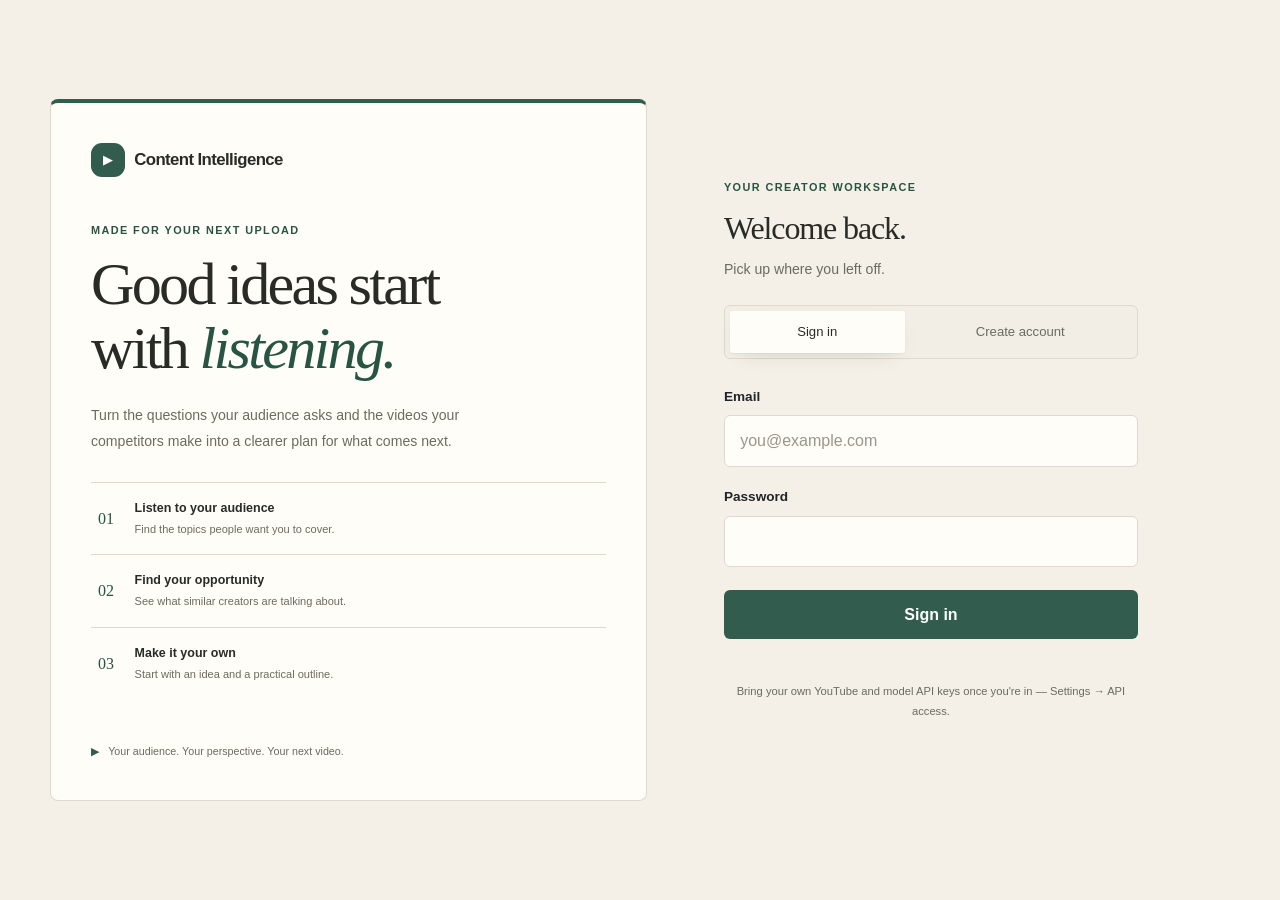
==== commit 389e6ff9: "Configure SMTP TLS, refresh UI, and improve caption retrieval" ====
--- a/frontend/app.html
+++ b/frontend/app.html
@@ -127,9 +127,9 @@
     <!-- ---------------- home ---------------- -->
     <section id="home" class="hidden">
       <header class="workspace-heading">
-        <div><p class="eyebrow">A clearer creative direction</p><h1>What will you make next?</h1>
-          <p class="workspace-description">Let your audience and your corner of YouTube inspire the next upload.</p></div>
-        <span class="workspace-note"><span class="note-mark" aria-hidden="true">✦</span> Ideas with a reason behind them</span>
+        <div><p class="eyebrow">Your planning desk</p><h1>What will you make next?</h1>
+          <p class="workspace-description">See what viewers are asking for. Find a video you’d like to make.</p></div>
+        <span class="workspace-note"><span class="note-mark" aria-hidden="true">✦</span> Start with what viewers need</span>
       </header>
       <div class="row g-3 mb-4">
         <div class="col-lg-4">
@@ -143,7 +143,7 @@
         <div class="col-lg-8">
           <div class="card h-100 shadow-sm">
             <div class="card-body">
-              <div class="card-eyebrow"><span class="section-icon" aria-hidden="true">◎</span> Your creator landscape</div>
+              <div class="card-eyebrow"><span class="section-icon" aria-hidden="true">◎</span> Channels you follow</div>
               <div id="home-competitors"></div>
               <section id="home-suggestions" class="mt-3 hidden" aria-live="polite"></section>
             </div>
@@ -153,7 +153,7 @@
 
       <div class="generate-panel mb-4">
         <div class="generate-copy"><span class="generate-symbol" aria-hidden="true">✦</span><div>
-          <h2>Turn those signals into your next idea.</h2>
+          <h2>Ready to plan your next video?</h2>
           <div class="form-text" id="generate-hint"></div>
         </div></div>
         <button class="btn btn-brand btn-lg" id="btn-generate" type="button">Get ideas <span aria-hidden="true">↗</span></button>
@@ -178,7 +178,8 @@
         <div class="d-flex align-items-center flex-wrap gap-2 mb-3">
           <h4 class="mb-0">Your video ideas</h4>
           <span class="badge badge-soft" id="result-meta"></span>
-          <button class="btn btn-sm btn-ghost ms-auto" id="btn-view-prompt" type="button">
+          <button class="btn btn-sm btn-outline-brand ms-auto" id="btn-send-mail" type="button">Send mail</button>
+          <button class="btn btn-sm btn-ghost" id="btn-view-prompt" type="button">
             View full prompt
           </button>
         </div>
@@ -192,8 +193,8 @@
 
       <div id="no-results" class="empty-state hidden">
         <span class="empty-illustration" aria-hidden="true">✦</span>
-        <h3>Your next idea is taking shape.</h3>
-        <p class="mb-0">Connect your sources, then hit <strong>Get ideas</strong>.<br>We’ll turn the signals into something you can make.</p>
+        <h3>A fresh page for your next video.</h3>
+        <p class="mb-0">Connect your sources, then hit <strong>Get ideas</strong>.<br>Your ideas and outlines will appear here.</p>
       </div>
     </section>
   </main>
@@ -211,6 +212,28 @@
       </p>
       <button class="btn btn-sm btn-ghost mb-3" id="btn-copy-prompt" type="button">Copy</button>
       <pre class="prompt-pre" id="prompt-text"></pre>
+    </div>
+  </div>
+
+  <!-- ---------------- send generated ideas ---------------- -->
+  <div class="modal fade" id="send-mail-modal" tabindex="-1" aria-labelledby="send-mail-title" aria-hidden="true">
+    <div class="modal-dialog">
+      <form class="modal-content" id="send-mail-form">
+        <div class="modal-header">
+          <h5 class="modal-title" id="send-mail-title">Send your ideas</h5>
+          <button type="button" class="btn-close" aria-label="Close email dialog" data-bs-dismiss="modal"></button>
+        </div>
+        <div class="modal-body">
+          <p class="text-muted">Email the generated ideas and outlines shown on this page.</p>
+          <label class="form-label" for="send-mail-email">Recipient email</label>
+          <input class="form-control" id="send-mail-email" type="email" name="email" autocomplete="email" maxlength="254" required placeholder="you@example.com">
+          <div id="send-mail-message" class="mt-3" role="status" aria-live="polite"></div>
+        </div>
+        <div class="modal-footer">
+          <button class="btn btn-ghost" type="button" data-bs-dismiss="modal">Cancel</button>
+          <button class="btn btn-primary" id="send-mail-submit" type="submit">Send mail</button>
+        </div>
+      </form>
     </div>
   </div>
 
@@ -352,14 +375,15 @@
                 <div class="col-sm-5 d-flex gap-2">
                   <button class="btn btn-outline-brand flex-grow-1" id="set-llm-test" type="button">Test</button>
                   <button class="btn btn-ghost" id="set-llm-clear" type="button"
-                          title="Forget my key and use the server's">Clear</button>
+                          title="Forget my saved model key">Clear</button>
                 </div>
               </div>
               <div class="key-status" id="set-llm-status"></div>
               <div class="form-text">
                 Any OpenAI-compatible <code>/chat/completions</code> endpoint: OpenAI, OpenRouter,
                 Together, or a local Ollama at <code>http://host.docker.internal:11434/v1</code>
-                (any non-empty key). Prefer a non-reasoning model.
+                (any non-empty key). A different provider URL requires its own key.
+                Prefer a non-reasoning model.
               </div>
               <div id="set-llm-msg" class="mt-2"></div>
 
--- a/frontend/css/styles.css
+++ b/frontend/css/styles.css
@@ -8,20 +8,20 @@
    =========================================================================== */
 
 :root {
-  --brand: #cc4936;
+  --brand: #315c4e;
   --on-brand: #ffffff;
-  --brand-strong: #b63a2b;
-  --brand-ink: #a0372a;
-  --brand-soft: #fff0e9;
-  --brand-ring: rgba(224, 51, 46, .28);
-
-  --page: #f7f7f2;
-  --page-accent: radial-gradient(1000px 560px at 90% -18%, #efe9df 0%, transparent 75%);
-  --surface: #ffffff;
-  --surface-2: #f7f7f3;
-  --ink: #252b29;
-  --muted: #6a706b;
-  --line: #e3e6de;
+  --brand-strong: #24483c;
+  --brand-ink: #285443;
+  --brand-soft: #eaf0e7;
+  --brand-ring: rgba(49, 92, 78, .22);
+
+  --page: #f4f0e7;
+  --page-accent: none;
+  --surface: #fffdf8;
+  --surface-2: #f2eee5;
+  --ink: #292b26;
+  --muted: #6c6b60;
+  --line: #ded9cc;
   --shadow: 0 1px 2px rgba(16, 24, 40, .05), 0 8px 24px -12px rgba(16, 24, 40, .18);
   --shadow-lift: 0 2px 6px rgba(16, 24, 40, .07), 0 18px 40px -18px rgba(16, 24, 40, .28);
 
@@ -30,15 +30,15 @@
 }
 
 [data-bs-theme="dark"] {
-  --brand: #ff9b83;
-  --on-brand: #251a16;
-  --brand-strong: #ffb29e;
-  --brand-ink: #ffaf99;
-  --brand-soft: #392820;
-  --brand-ring: rgba(255, 93, 87, .3);
+  --brand: #a8c5ad;
+  --on-brand: #17251c;
+  --brand-strong: #bdd5c0;
+  --brand-ink: #b5d1bb;
+  --brand-soft: #293a2e;
+  --brand-ring: rgba(168, 197, 173, .25);
 
   --page: #151b19;
-  --page-accent: radial-gradient(1000px 560px at 90% -18%, #27332d 0%, transparent 75%);
+  --page-accent: none;
   --surface: #1d2521;
   --surface-2: #242e28;
   --ink: #ecf0e7;
@@ -74,11 +74,11 @@
   width: 1.7rem;
   height: 1.7rem;
   border-radius: 8px;
-  background: linear-gradient(140deg, var(--brand) 0%, var(--brand-strong) 100%);
+  background: var(--brand);
   color: #fff;
   font-size: .8rem;
   line-height: 1;
-  box-shadow: 0 4px 12px -4px var(--brand-ring);
+  box-shadow: none;
 }
 
 .brand-title { font-weight: 650; font-size: 1.05rem; letter-spacing: -.01em; color: var(--ink); }
@@ -106,11 +106,11 @@
 
 /* ---- buttons ---- */
 .btn-brand {
-  background: linear-gradient(140deg, var(--brand) 0%, var(--brand-strong) 100%);
+  background: var(--brand);
   border: none;
   color: var(--on-brand);
   font-weight: 600;
-  box-shadow: 0 6px 16px -8px var(--brand-ring);
+  box-shadow: none;
   transition: transform .12s ease, box-shadow .12s ease, filter .12s ease;
 }
 .btn-brand:hover, .btn-brand:focus { color: var(--on-brand); filter: brightness(1.06); transform: translateY(-1px); }
@@ -203,7 +203,7 @@
 
 .progress { background: var(--surface-2); border-radius: 999px; }
 .progress-bar {
-  background: linear-gradient(90deg, var(--brand) 0%, var(--brand-strong) 100%);
+  background: var(--brand);
   transition: width .4s ease;
 }
 
@@ -475,3 +475,40 @@
   .auth-page { padding: 1.5rem; }
   .auth-heading h2 { font-size: 1.8rem; }
 }
+
+/* A quiet, editorial workspace: paper, ruled edges and room for the content. */
+.topbar { background: var(--page); backdrop-filter: none; }
+.card, .idea-card { border-radius: 8px; box-shadow: none; }
+.card.shadow-sm { box-shadow: none !important; }
+.workspace-heading { padding: 2rem 0; }
+.workspace-heading h1, .auth-heading h2, .ideas-body .idea-card h3 {
+  font-family: Georgia, "Times New Roman", serif;
+  font-weight: 400;
+  letter-spacing: -.035em;
+}
+.workspace-heading h1 { font-size: clamp(2.2rem, 4vw, 3.2rem); }
+.card-eyebrow, .section-head { text-transform: none; letter-spacing: 0; font-size: .85rem; color: var(--ink); }
+.btn, .topbar .btn, .form-control, .form-select { border-radius: 6px; }
+.generate-panel { border-radius: 8px; border-left: 4px solid var(--brand); }
+.generate-symbol { display: none; }
+.generate-panel h2 { font-family: Georgia, "Times New Roman", serif; font-size: 1.4rem; font-weight: 400; }
+.competitor-card, .suggestion-card { border-radius: 6px; }
+.channel-avatar, .suggestion-avatar { border-radius: 50%; }
+.idea-card-top { padding-bottom: 1rem; border-bottom: 1px solid var(--line); }
+.idea-number { background: transparent; border: 1px solid var(--line); border-radius: 50%; }
+.idea-reason { border-radius: 4px; }
+.idea-card { margin-bottom: .3rem; }
+.auth-story { border-radius: 8px; background: var(--surface); border-top: 4px solid var(--brand); }
+.auth-story h1 { letter-spacing: -.045em; }
+.signal-stack { gap: 0; }
+.signal-row { border-radius: 0; background: transparent; padding: 1rem 0; border-top: 1px solid var(--line); }
+.signal-number { border: none; background: transparent; font-family: Georgia, serif; font-size: 1rem; }
+.signal-arrow { display: none; }
+.auth-card .nav-pills { border-radius: 6px; }
+.auth-card .nav-link { border-radius: 3px; }
+.transcript-feedback { border-left: 3px solid var(--line); padding: .75rem 1rem; background: var(--surface-2); margin-top: 1rem; }
+@media (max-width: 991px) { .auth-story { border: 0; background: transparent; } }
+@media (max-width: 575px) {
+  .workspace-heading { padding: 1rem 0 1.5rem; }
+  .generate-panel h2 { font-size: 1.2rem; }
+}
